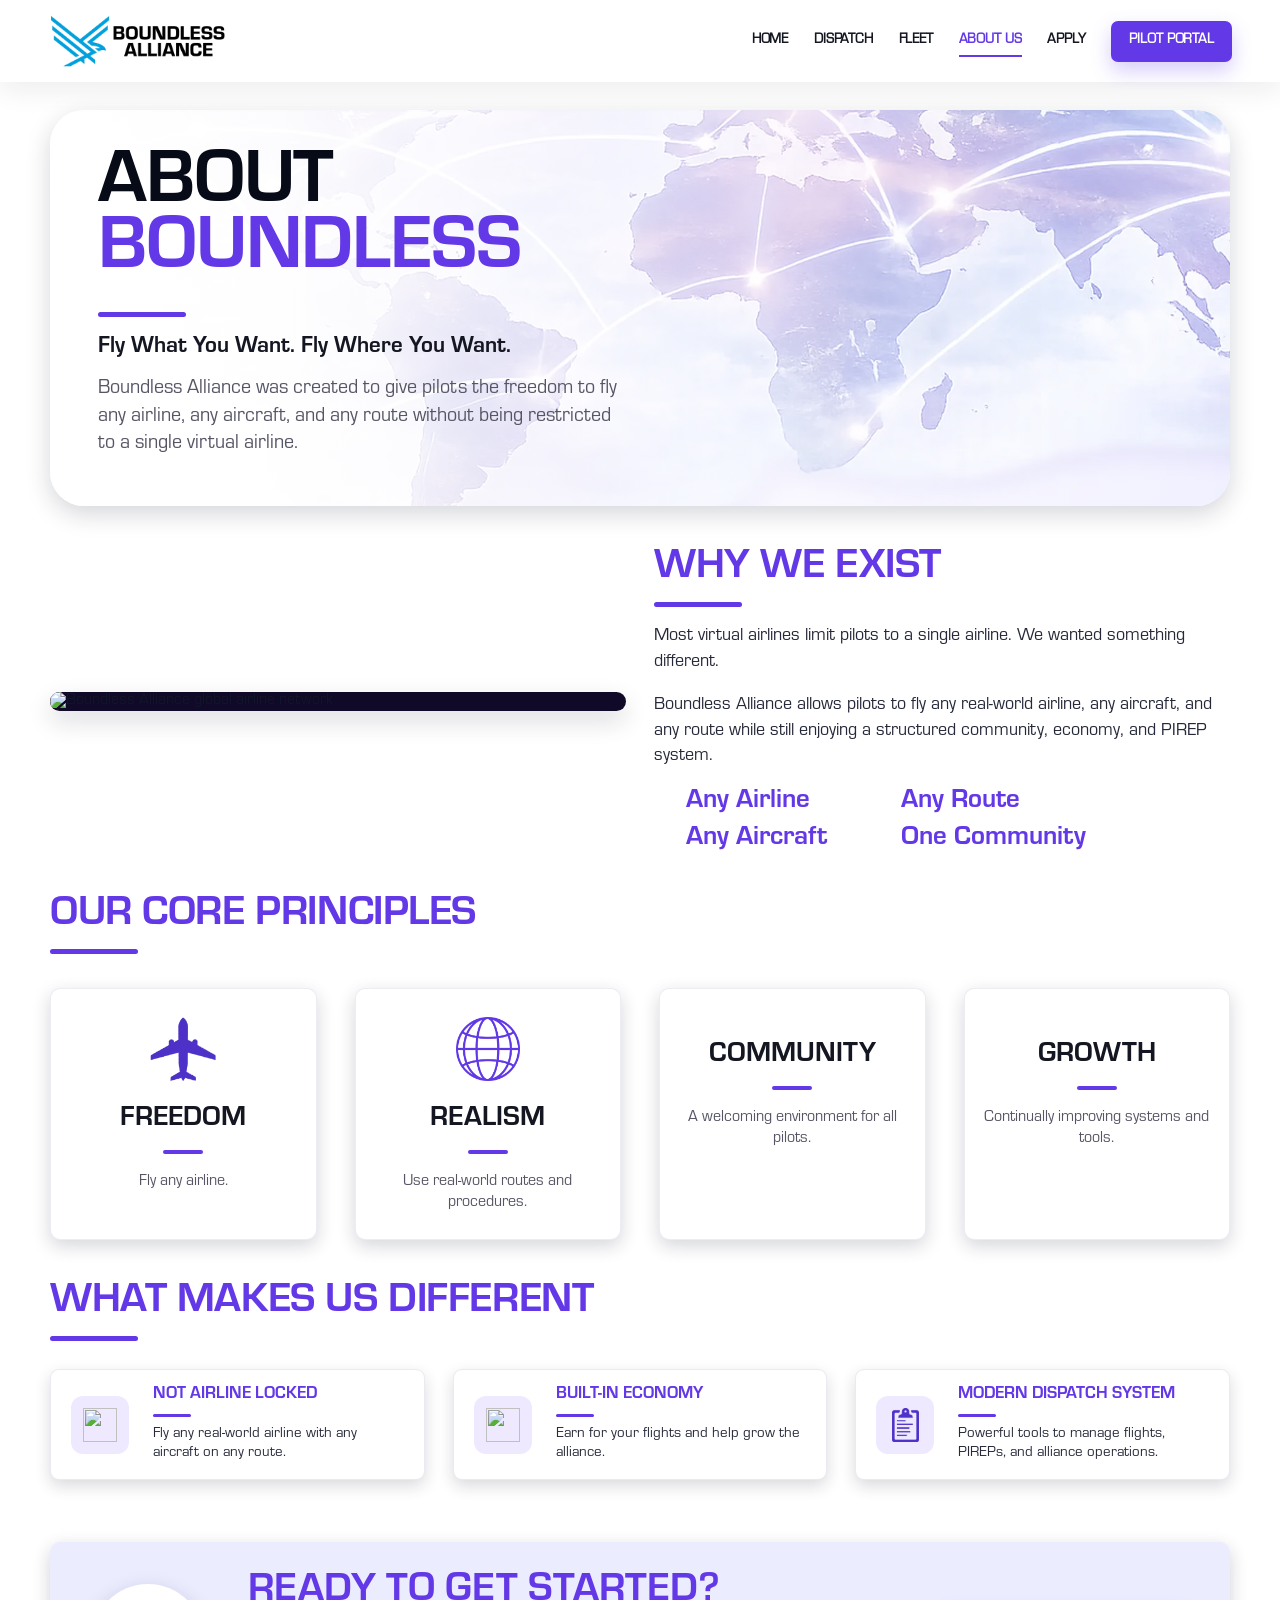
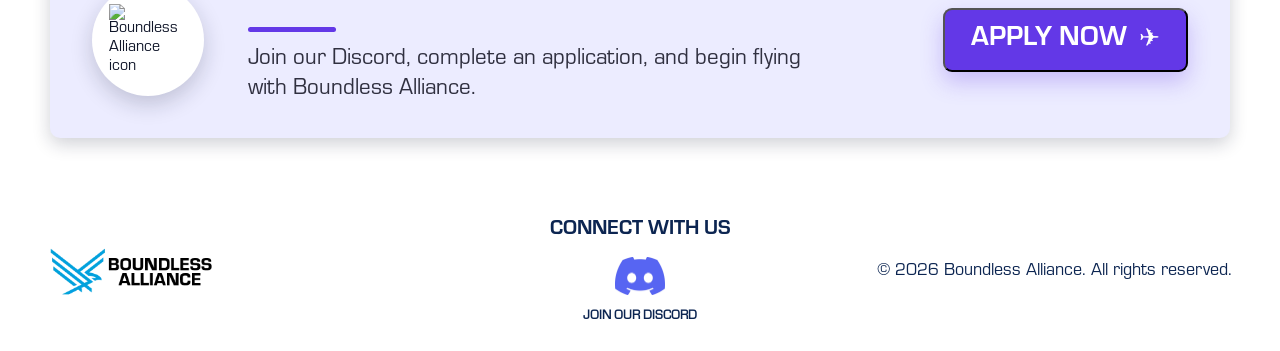
==== about.html @ 9640e392 "Add files via upload BETA 2.0 - About Us Page" ====
<!DOCTYPE html>
<html lang="en">
<head>
  <meta charset="UTF-8" />
  <meta name="viewport" content="width=device-width, initial-scale=1.0" />
  <title>About Us | Boundless Alliance</title>
  <link rel="stylesheet" href="styles.css" />
</head>

<body class="about-page-body">
  <header class="site-header">
    <a class="brand" href="index.html">
      <img src="assets/logo.webp" alt="Boundless Alliance Logo" />
    </a>

    <nav class="main-nav" aria-label="Main navigation">
      <a class="nav-text nav-home" href="index.html">Home</a>
      <a class="nav-text nav-dispatch" href="dispatch.html">Dispatch</a>
      <a class="nav-text nav-fleet" href="#fleet">Fleet</a>
      <a class="nav-text nav-about active" href="about.html">About Us</a>
      <a id="operationsNavLink" class="nav-text operations-only" href="operations.html">Operations</a>
      <a class="nav-text nav-pireps" href="pireps.html">PIREPs</a>
      <a class="nav-text nav-apply" href="#apply">Apply</a>
      <a class="nav-text nav-portal portal-btn" href="#" id="pilotPortalLink">Pilot Portal</a>
    </nav>
  </header>

  <main class="about-page">
    <section class="about-hero">
      <div class="about-hero-copy">
        <h1>About<br><span>Boundless</span></h1>
        <div class="about-title-line"></div>
        <h2>Fly What You Want. Fly Where You Want.</h2>
        <p>
          Boundless Alliance was created to give pilots the freedom to fly any airline,
          any aircraft, and any route without being restricted to a single virtual airline.
        </p>
      </div>
    </section>

    <section class="about-why-section">
      <div class="about-why-image">
        <img src="assets/allaince_aboutus.webp" alt="Boundless Alliance global airline network" />
      </div>

      <div class="about-why-copy">
        <h2>Why We Exist</h2>
        <div class="about-section-line"></div>

        <p>Most virtual airlines limit pilots to a single airline. We wanted something different.</p>

        <p>
          Boundless Alliance allows pilots to fly any real-world airline, any aircraft,
          and any route while still enjoying a structured community, economy, and PIREP system.
        </p>

        <div class="about-check-grid">
          <div><img src="assets/check.webp" alt="">Any Airline</div>
          <div><img src="assets/check.webp" alt="">Any Route</div>
          <div><img src="assets/check.webp" alt="">Any Aircraft</div>
          <div><img src="assets/check.webp" alt="">One Community</div>
        </div>
      </div>
    </section>

    <section class="about-principles-section">
      <h2>Our Core Principles</h2>
      <div class="about-section-line"></div>

      <div class="about-principles-grid">
        <article class="about-principle-card">
          <img src="assets/aircraft.webp" alt="">
          <h3>Freedom</h3>
          <span></span>
          <p>Fly any airline.</p>
        </article>

        <article class="about-principle-card">
          <img src="assets/globe.webp" alt="">
          <h3>Realism</h3>
          <span></span>
          <p>Use real-world routes and procedures.</p>
        </article>

        <article class="about-principle-card">
          <img src="assets/community.webp" alt="">
          <h3>Community</h3>
          <span></span>
          <p>A welcoming environment for all pilots.</p>
        </article>

        <article class="about-principle-card">
          <img src="assets/growth.webp" alt="">
          <h3>Growth</h3>
          <span></span>
          <p>Continually improving systems and tools.</p>
        </article>
      </div>
    </section>

    <section class="about-different-section">
      <h2>What Makes Us Different</h2>
      <div class="about-section-line"></div>

      <div class="about-different-grid">
        <article class="about-different-card">
          <div class="about-different-icon">
            <img src="assets/lock.webp" alt="">
          </div>
          <div>
            <h3>Not Airline Locked</h3>
            <span></span>
            <p>Fly any real-world airline with any aircraft on any route.</p>
          </div>
        </article>

        <article class="about-different-card">
          <div class="about-different-icon">
            <img src="assets/money.webp" alt="">
          </div>
          <div>
            <h3>Built-In Economy</h3>
            <span></span>
            <p>Earn for your flights and help grow the alliance.</p>
          </div>
        </article>

        <article class="about-different-card">
          <div class="about-different-icon">
            <img src="assets/clipboard_portal.webp" alt="">
          </div>
          <div>
            <h3>Modern Dispatch System</h3>
            <span></span>
            <p>Powerful tools to manage flights, PIREPs, and alliance operations.</p>
          </div>
        </article>
      </div>
    </section>

    <section id="apply" class="about-apply-card">
      <div class="about-apply-logo">
        <img src="assets/boundless_icon_aboutus.webp" alt="Boundless Alliance icon">
      </div>

      <div class="about-apply-copy">
        <h2>Ready To Get Started?</h2>
        <div class="about-section-line"></div>
        <p>Join our Discord, complete an application, and begin flying with Boundless Alliance.</p>
      </div>

     <button class="about-apply-btn about-apply-btn-disabled">
        Apply Now <span>✈</span>
    </button>
    </section>
  </main>

  <footer class="site-footer">
    <img src="assets/logo.webp" alt="Boundless Alliance Logo" />
    <div class="footer-social">
      <span class="footer-heading">Connect With Us</span>
      <a href="https://discord.gg/mwQuuQKqa5" target="_blank" class="footer-discord-link">
        <img src="assets/discord_icon.webp" class="footer-discord-icon" alt="Discord" />
        <small class="footer-discord">Join Our Discord</small>
      </a>
    </div>
    <p class="footer-copyright">© 2026 Boundless Alliance. All rights reserved.</p>
  </footer>

  <script>
    document.getElementById("pilotPortalLink").addEventListener("click", (e) => {
      e.preventDefault();

      const token = localStorage.getItem("boundlessToken");

      if (token) {
        window.location.href = "portal.html";
      } else {
        window.location.href = "login.html";
      }
    });

    document.addEventListener("DOMContentLoaded", () => {
      const token = localStorage.getItem("boundlessToken");
      const operationsLink = document.getElementById("operationsNavLink");
      const pirepLinks = document.querySelectorAll(".nav-pireps");

      if (!token) {
        if (operationsLink) operationsLink.style.display = "none";

        pirepLinks.forEach(link => {
          link.style.display = "none";
        });
      }
    });
  </script>
</body>
</html>
---- styles.css ----
/* =========================================================
   FONT SETUP
   ---------------------------------------------------------
   Put your .otf/.ttf files in: assets/fonts/
   Then change the filenames below if needed.

   To change a section's font, edit the --font-* variables
   inside :root below. Every major text item also has its own
   class in index.html so you can target it directly.
   ========================================================= */

@font-face {
  font-family: 'EurostileRegular';
  src: url('assets/fonts/Eurostile.otf') format('opentype');
  font-weight: normal;
  font-style: normal;
}

@font-face {
  font-family: 'EurostileBold';
  src: url('assets/fonts/Eurostile_Bold.otf') format('opentype');
  font-weight: normal;
  font-style: normal;
}

@font-face {
  font-family: 'EurostileBlack';
  src: url('assets/fonts/Eurostile_Black.otf') format('opentype');
  font-weight: normal;
  font-style: normal;
}

@font-face {
  font-family: 'EurostileMedium';
  src: url('assets/fonts/Eurostile_Medium_Italic.otf') format('opentype');
  font-weight: normal;
  font-style: normal;
}

:root {
  /* FONT CONTROLS - change these to any @font-face name above */
  --font-body: 'EurostileRegular', Arial, Helvetica, sans-serif;
  --font-nav: 'EurostileRegular', Arial, Helvetica, sans-serif;
  --font-button: 'EurostileBold', Arial, Helvetica, sans-serif;
  --font-hero-title: 'EurostileBold';
  --font-hero-subtitle: 'EurostileRegular', Arial, Helvetica, sans-serif;
  --font-stat-icon: 'EurostileRegular', Arial, Helvetica, sans-serif;
  --font-stat-number: 'EurostileBold', Impact, sans-serif;
  --font-stat-label: 'EurostileBold', Arial, Helvetica, sans-serif;
  --font-section-title: 'EurostileBold', Impact, sans-serif;
  --font-section-link: 'EurostileBold', Arial, Helvetica, sans-serif;
  --font-flight-number: 'EurostileRegular', Arial, Helvetica, sans-serif;
  --font-flight-route: 'EurostileBlack', Impact, sans-serif;
  --font-flight-details: 'EurostileRegular', Arial, Helvetica, sans-serif;
  --font-news-category: 'EurostileBold', Arial, Helvetica, sans-serif;
  --font-news-headline: 'EurostileBold', Arial, Helvetica, sans-serif;
  --font-news-body: 'EurostileRegular', Arial, Helvetica, sans-serif;
  --font-cta-title: 'EurostileBlack', Impact, sans-serif;
  --font-cta-subtitle: 'EurostileRegular', Arial, Helvetica, sans-serif;
  --font-footer: 'EurostileRegular', Arial, Helvetica, sans-serif;
  --font-footer-heading: 'EurostileBold', Arial, Helvetica, sans-serif;

  --purple: #6338e7;
  --purple-dark: #4b26d0;
  --blue: #0aa4ff;
  --navy: #071b3d;
  --ink: #101629;
  --muted: #5d6375;
  --line: #deddea;
  --white: #ffffff;
}

* { box-sizing: border-box; }
html { scroll-behavior: smooth; }
body {
  margin: 0;
  font-family: var(--font-body);
  color: var(--ink);
  background: #fff;
}

.site-header {
  position: sticky;
  top: 0;
  z-index: 20;
  height: 82px;
  display: flex;
  align-items: center;
  justify-content: space-between;
  gap: 32px;
  padding: 0 48px;
  background: rgba(255, 255, 255, 0.96);
  box-shadow: 0 8px 28px rgba(22, 26, 48, 0.08);
  backdrop-filter: blur(10px);
}

.brand img {
  width: 178px;
  display: block;
}

.main-nav {
  display: flex;
  align-items: center;
  gap: clamp(14px, 2vw, 34px);
  font-weight: 800;
  text-transform: uppercase;
  font-size: 14px;
  letter-spacing: -0.008em;
  font-family: var(--font-nav);
}


.main-nav a {
  color: #141721;
  text-decoration: none;
  white-space: nowrap;
  position: relative;
}

.main-nav a:not(.portal-btn)::after {
  content: '';
  position: absolute;
  left: 0;
  right: 0;
  bottom: -7px;
  height: 2px;
  background: var(--purple);
  transform: scaleX(0);
  transition: transform .2s ease;
}

.main-nav a:hover::after,
.main-nav a.active::after { transform: scaleX(1); }
.main-nav a.active { color: var(--purple); }

.portal-btn {
  color: white !important;
  background: var(--purple);
  padding: 12px 18px;
  border-radius: 7px;
  box-shadow: 0 9px 20px rgba(99, 56, 231, 0.25);
}

.hero {
  position: relative;
  min-height: 520px;
  display: flex;
  align-items: center;
  padding: 56px 48px 52px;
  overflow: hidden;
  background: url('assets/hero-map-bg.webp') center center / cover no-repeat;
  border-bottom: 1px solid var(--line);
}

.hero::after {
  content: '';
  position: absolute;
  inset: 0;
  background: linear-gradient(90deg, rgba(255,255,255,.38) 0%, rgba(255,255,255,.08) 35%, rgba(255,255,255,0) 100%);
  pointer-events: none;
}

.hero-map {
  display: none;
}

.hero-copy {
  position: relative;
  z-index: 1;
  width: min(420px, 95vw);
  padding-top: 6px;
}

.hero-copy h1 {
  margin: 0 0 28px;
  text-transform: uppercase;
  font-size: clamp(38px, 4vw, 62px);
  line-height: .94;
  letter-spacing: -0.008em;
  font-weight: 950;
}

.hero-copy h1 span { color: var(--purple); }
.hero-copy p {
  margin: 0 0 32px;
  max-width: 310px;
  font-size: 20px;
  line-height: 1.38;
  color: #282838;
}

.hero-actions {
  display: flex;
  gap: 22px;
  flex-wrap: wrap;
}

.btn {
  display: inline-flex;
  align-items: center;
  justify-content: center;
  gap: 9px;
  min-height: 44px;
  padding: 0 20px;
  border-radius: 5px;
  text-decoration: none;
  text-transform: uppercase;
  font-weight: 900;
  font-size: 13px;
  transition: .2s ease;
}

.btn.primary {
  background: var(--purple);
  color: white;
  box-shadow: 0 12px 22px rgba(99, 56, 231, 0.28);
}

.btn.secondary {
  color: var(--purple);
  border: 3px solid var(--purple);
  background: white;
}

.btn:hover { transform: translateY(-2px); }

.stats-bar {
  width: 100%;
  display: grid;
  grid-template-columns: repeat(5, 1fr);
  border-top: 1px solid var(--line);
  border-bottom: 1px solid var(--line);
  background: white;
  padding: 12px 32px 16px;
  position: relative;
}

.stat-card {
  position: relative;
  min-height: 120px;
  display: flex;
  flex-direction: column;
  align-items: center;
  justify-content: center;
  border-right: 1px solid var(--line);
  color: var(--purple);
}
.stat-card:last-child { border-right: 0; }
.stat-icon {
  font-size: 42px;
  line-height: 1;
  margin-bottom: 6px;
}
.stat-card strong {
  display: block;
  font-size: clamp(44px, 5vw, 72px);
  line-height: .82;
  letter-spacing: -0.008em;
  font-weight: 500;
  font-family: var(--font-stat-number);
}
.stat-card span {
  margin-top: 10px;
  color: #161625;
  text-transform: uppercase;
  font-size: 13px;
  font-weight: 700;
}

.section {
  width: 100%;
  padding: 24px 48px 50px;
}

.section-heading {
  display: flex;
  align-items: end;
  justify-content: space-between;
  gap: 24px;
  margin-bottom: 14px;
}
.section-heading h2 {
  margin: 0;
  text-transform: uppercase;
  font-size: clamp(24px, 2.5vw, 36px);
  letter-spacing: -0.008em;
  color: #101629;
}
.section-heading a {
  color: var(--purple);
  text-transform: uppercase;
  text-decoration: none;
  font-weight: 900;
  font-size: 14px;
}

.flight-grid {
  width: 100%;
  display: grid;
  grid-template-columns: repeat(3, 1fr);
  gap: 34px;
}

.flight-card {
  position: relative;
  height: 270px;
  overflow: hidden;
  background: #111;
  box-shadow: 0 12px 28px rgba(16, 22, 41, .13);
}
.flight-card img {
  width: 100%;
  height: 100%;
  object-fit: cover;
  display: block;
  transition: transform .35s ease;
}
.flight-card::after {
  content: '';
  position: absolute;
  inset: 0;
  background: linear-gradient(180deg, rgba(0,0,0,0) 34%, rgba(0,0,0,.72) 100%);
}
.flight-card:hover img { transform: scale(1.04); }
.flight-info {
  position: absolute;
  z-index: 1;
  left: 20px;
  right: 20px;
  bottom: 18px;
  color: white;
  text-transform: uppercase;
  text-shadow: 0 2px 7px rgba(0,0,0,.35);
}
.flight-info small { font-weight: 900; font-size: 18px; }
.flight-info h3 {
  margin: 5px 0 2px;
  font-size: clamp(22px, 2.2vw, 34px);
  line-height: .9;
  font-weight: 950;
  letter-spacing: -0.008em;
}
.flight-info p { margin: 0; font-size: 18px; font-weight: 800; }

.news-section {
  width: 100%;
  padding: 44px 48px 58px;
  background: linear-gradient(120deg, #256fe3 0%, #644edf 48%, #a66ac6 100%);
  color: white;
}
.news-heading h2,
.news-heading a { color: white; }
.news-heading { margin-bottom: 30px; }
.news-grid {
  display: grid;
  grid-template-columns: repeat(2, 1fr);
  gap: 52px;
}
.news-card {
  display: grid;
  grid-template-columns: 230px 1fr;
  gap: 24px;
  align-items: center;
}
.news-card img {
  width: 230px;
  height: 190px;
  object-fit: cover;
  box-shadow: 0 10px 18px rgba(0,0,0,.18);
}
.news-card small {
  display: block;
  color: #e8ddff;
  text-transform: uppercase;
  font-weight: 900;
  font-size: 12px;
  margin-bottom: 8px;
}
.news-card h3 {
  margin: 0 0 7px;
  font-size: 21px;
  line-height: 1.05;
}
.news-card p {
  margin: 0 0 16px;
  max-width: 390px;
  font-size: 18px;
  line-height: 1.25;
}
.learn-btn {
  display: inline-flex;
  padding: 10px 16px;
  border-radius: 4px;
  background: var(--purple);
  color: white;
  text-decoration: none;
  font-size: 12px;
  text-transform: uppercase;
  font-weight: 900;
  box-shadow: 0 10px 20px rgba(0,0,0,.15);
}

.cta-section {
  position: relative;
  min-height: 210px;
  display: grid;
  place-items: center;
  text-align: center;
  overflow: hidden;
  background:
    linear-gradient(rgba(235,240,255,.6), rgba(235,240,255,.6)),
    url('assets/summer.webp') center 58% / cover no-repeat;
}
.cta-section::before {
  content: '';
  position: absolute;
  inset: 0;
  background: linear-gradient(90deg, rgba(255,255,255,.55), rgba(147,100,216,.35));
  backdrop-filter: blur(1px);
}
.cta-content {
  position: relative;
  z-index: 1;
  padding: 28px 20px;
}
.cta-content h2 {
  margin: 0;
  color: #08275a;
  text-transform: uppercase;
  font-size: clamp(42px, 5.4vw, 78px);
  line-height: .9;
  letter-spacing: -0.008em;
  font-weight: 950;
}
.cta-content p {
  margin: 12px 0 26px;
  color: #0a244a;
  font-size: clamp(20px, 2vw, 31px);
}
.cta-content .btn { font-size: 20px; border-radius: 22px; padding: 0 32px; min-height: 50px; }

.site-footer {
  min-height: 122px;
  display: grid;
  grid-template-columns: 1fr auto 1fr;
  align-items: center;
  gap: 20px;
  padding: 26px 48px;
  color: #0c2551;
  background: #fff;
}
.site-footer img { width: 165px; }
.footer-social {
  text-align: center;
  text-transform: uppercase;
  color: #0c2551;
}
.footer-social span { display: block; font-size: 21px; margin-bottom: 6px; }
.footer-social strong { display: block; font-size: 34px; color: var(--purple); line-height: 1; }
.footer-social small { display: block; margin-top: 6px; font-weight: 700; }
.site-footer p {
  justify-self: end;
  margin: 0;
  font-size: 18px;
  text-align: right;
}


/* =========================================================
   TEXT FONT ASSIGNMENTS
   ---------------------------------------------------------
   Every visible text type has a class and a default font.
   To change one exact item, target its specific class.
   Example:
   .stat-number-registered { font-family: 'EurostileBlack'; }
   .flight-route-southwest { font-family: 'EurostileExtendedBlack'; }
   ========================================================= */

.nav-text { font-family: var(--font-nav); }
.nav-home, .nav-dispatch, .nav-fleet, .nav-about, .nav-operations, .nav-pireps, .nav-portal { font-family: var(--font-nav); }

.hero-title { font-family: var(--font-hero-title); }
.hero-title-accent { font-family: inherit; }
.hero-subtitle { font-family: var(--font-hero-subtitle); }

.btn, .btn-dispatch, .btn-pirep, .cta-button, .learn-btn, .learn-btn-summer, .learn-btn-system { font-family: var(--font-button); }

.stat-icon, .stat-icon-registered, .stat-icon-flights, .stat-icon-hours, .stat-icon-destinations, .stat-icon-performance {
  font-family: var(--font-stat-icon);
}
.stat-number, .stat-number-registered, .stat-number-flights, .stat-number-hours, .stat-number-destinations, .stat-number-performance {
  font-family: var(--font-stat-number);
}
.stat-label, .stat-label-registered, .stat-label-flights, .stat-label-hours, .stat-label-destinations, .stat-label-performance {
  font-family: var(--font-stat-label);
}

.section-title, .featured-title, .news-title { font-family: var(--font-section-title); }
.section-link, .featured-link, .news-link { font-family: var(--font-section-link); }

.flight-number, .flight-number-southwest, .flight-number-american, .flight-number-frontier {
  font-family: var(--font-flight-number);
}
.flight-route, .flight-route-southwest, .flight-route-american, .flight-route-frontier {
  font-family: var(--font-flight-route);
}
.flight-carrier, .flight-carrier-southwest, .flight-carrier-american, .flight-carrier-frontier,
.flight-airframe, .flight-airframe-southwest, .flight-airframe-american, .flight-airframe-frontier {
  font-family: var(--font-flight-details);
}

.news-category, .news-category-summer, .news-category-system { font-family: var(--font-news-category); }
.news-headline, .news-headline-summer, .news-headline-system { font-family: var(--font-news-headline); }
.news-body, .news-body-summer, .news-body-system { font-family: var(--font-news-body); }

.cta-title { font-family: var(--font-cta-title); }
.cta-subtitle { font-family: var(--font-cta-subtitle); }

.footer-heading { font-family: var(--font-footer-heading); }
.footer-icon, .footer-discord, .footer-copyright { font-family: var(--font-footer); }

/* OPTIONAL PER-ITEM EXAMPLES - uncomment/edit if you want one item different
.stat-number-performance { font-family: 'EurostileBlack'; }
.nav-portal { font-family: 'EurostileBold'; }
.news-headline-system { font-family: 'EurostileExtendedMedium'; }
*/

@media (max-width: 1100px) {
  .site-header { padding: 0 22px; height: auto; min-height: 82px; flex-wrap: wrap; justify-content: center; padding-block: 14px; }
  .main-nav { justify-content: center; flex-wrap: wrap; }
  .hero { min-height: 560px; align-items: end; background-position: 62% center; }
  .stats-bar { grid-template-columns: repeat(2, 1fr); }
  .stat-card:nth-child(2n) { border-right: 0; }
  .flight-grid, .news-grid { grid-template-columns: 1fr; }
  .flight-card { height: 360px; }
}

@media (max-width: 700px) {
  .site-header, .hero, .section, .news-section, .site-footer { padding-left: 18px; padding-right: 18px; }
  .brand img { width: 145px; }
  .main-nav { gap: 12px; font-size: 12px; }
  .hero { min-height: 680px; padding-top: 280px; background-position: 58% top; }
  .hero::after { background: linear-gradient(180deg, rgba(255,255,255,.08) 0%, rgba(255,255,255,.98) 54%); }
  .stats-bar { grid-template-columns: 1fr; padding: 0 18px; }
  .stat-card { border-right: 0; border-bottom: 1px solid var(--line); }
  .stat-card:last-child { border-bottom: 0; }
  .section-heading { align-items: start; flex-direction: column; }
  .flight-card { height: 340px; }
  .news-card { grid-template-columns: 1fr; }
  .news-card img { width: 100%; height: 250px; }
  .site-footer { grid-template-columns: 1fr; text-align: center; }
  .site-footer img, .site-footer p { justify-self: center; text-align: center; }
}

/* =========================================================
   DISPATCH PAGE
   ========================================================= */
.dispatch-page {
  background: #ecefff;
  overflow: hidden;
}

.dispatch-hero {
  position: relative;
  min-height: 355px;
  display: flex;
  align-items: center;
  padding: 58px 48px 74px;
  background:
    linear-gradient(90deg, rgba(255,255,255,0.98) 0%, rgba(255,255,255,0.84) 29%, rgba(255,255,255,0.30) 100%),
    url('assets/hero-map-bg.webp') center center / cover no-repeat;
}

.dispatch-hero-copy {
  position: relative;
  z-index: 2;
  max-width: 590px;
}

.dispatch-title {
  margin: 0;
  font-family: var(--font-hero-title);
  font-size: clamp(62px, 7vw, 106px);
  line-height: .8;
  text-transform: uppercase;
  letter-spacing: -0.015em;
  color: var(--ink);
}

.dispatch-kicker {
  margin: 8px 0 28px;
  font-family: var(--font-section-title);
  font-size: clamp(26px, 3.1vw, 44px);
  line-height: .95;
  text-transform: uppercase;
  color: var(--purple);
  letter-spacing: -0.008em;
}

.dispatch-subtitle {
  margin: 0;
  font-family: var(--font-body);
  font-size: clamp(18px, 1.6vw, 24px);
  line-height: 1.25;
  color: #202336;
}

.dispatch-shell {
  width: min(1290px, calc(100% - 96px));
  margin: -58px auto 70px;
  padding: 72px 64px 42px;
  position: relative;
  z-index: 3;
  background: rgba(255,255,255,.96);
  border-radius: 72px;
  box-shadow: 0 22px 55px rgba(11, 18, 42, .18);
}

.dispatch-methods {
  display: grid;
  grid-template-columns: repeat(2, 1fr);
  gap: clamp(28px, 5vw, 112px);
  margin-bottom: 50px;
}

.dispatch-method {
  min-height: 260px;
  display: flex;
  flex-direction: column;
  align-items: center;
  justify-content: center;
  text-align: center;
  padding: 28px 22px;
  background: #fff;
  border: 1px solid #e6e3ef;
  border-radius: 8px;
  box-shadow: 0 9px 22px rgba(25, 28, 50, .17);
  transition: .18s ease;
}

.dispatch-method-active {
  border: 3px solid var(--purple);
  box-shadow: 0 10px 24px rgba(99, 56, 231, .15);
}

.dispatch-method:hover { transform: translateY(-4px); }

.dispatch-method img {
  width: 112px;
  height: 112px;
  object-fit: contain;
  margin-bottom: 18px;
}

.dispatch-method h3 {
  margin: 0 0 12px;
  font-family: var(--font-section-title);
  color: var(--purple);
  text-transform: uppercase;
  font-size: 24px;
  line-height: 1;
}

.dispatch-method:not(.dispatch-method-active) h3 { color: #171725; }
.dispatch-method p {
  margin: 0;
  max-width: 250px;
  font-family: var(--font-body);
  font-size: 17px;
  line-height: 1.22;
  color: #202336;
}

.dispatch-search-panel,
.dispatch-results-panel {
  background: #ecefff;
  border-radius: 28px;
  padding: 24px;
  margin-bottom: 28px;
}

.dispatch-panel-heading {
  display: flex;
  align-items: center;
  gap: 18px;
  margin-bottom: 22px;
}

.dispatch-panel-heading img {
  width: 74px;
  height: 55px;
  object-fit: contain;
}

.dispatch-panel-heading h2,
.results-heading h2 {
  margin: 0 0 7px;
  font-family: var(--font-section-title);
  color: var(--purple);
  text-transform: uppercase;
  font-size: 30px;
  line-height: 1;
}

.dispatch-panel-heading p,
.results-heading p {
  margin: 0;
  font-size: 20px;
  color: #242431;
}

.dispatch-form {
  display: grid;
  grid-template-columns: repeat(5, 1fr);
  gap: 24px;
  background: #fff;
  padding: 20px;
  border-radius: 20px;
}

.dispatch-form label span {
  display: block;
  margin: 0 0 8px;
  font-family: var(--font-section-link);
  font-size: 12px;
  color: #565a70;
  text-transform: uppercase;
}

.dispatch-input {
  min-height: 42px;
  display: flex;
  align-items: center;
  justify-content: space-between;
  gap: 12px;
  padding: 0 10px;
  background: #fff;
  border: 1px solid #cfcbe5;
  border-radius: 5px;
  font-size: 16px;
  color: #11182c;
}

.dispatch-input strong {
  font-size: 26px;
  line-height: 1;
  color: var(--purple);
}

.results-heading {
  display: flex;
  justify-content: space-between;
  gap: 24px;
  align-items: center;
  margin-bottom: 30px;
}

.results-heading h2 span { font-family: var(--font-body); }
.results-heading a {
  color: var(--purple);
  text-decoration: none;
  text-transform: uppercase;
  font-family: var(--font-section-link);
  font-size: 18px;
  white-space: nowrap;
}

.result-card-grid {
  display: flex;
  justify-content: center;
}

.result-card {
  width: 420px;
  max-width: 100%;
  padding: 28px;
  background: #fff;
  border-radius: 18px;
  box-shadow: 0 10px 10px rgba(25, 28, 50, .5);
  color: #101629;
  margin: 0 auto;
}

.result-card-main {
    display: flex;
    flex-direction: column;
    gap: 18px;
}

.aircraft-summary {
    text-align: center;
}

.aircraft-registration {
    font-size: 38px;
    font-weight: 800;
    color: #5f36f5;
    margin: 8px 0;
}

.aircraft-type {
    font-size: 26px;
    font-weight: 800;
    margin-bottom: 4px;
}

.aircraft-airline {
    font-size: 16px;
    color: #5f6472;
}

.aircraft-details-grid {
    display: grid;
    grid-template-columns: 1fr 1fr;
    gap: 14px;
    margin-top: 20px;
}

.aircraft-detail-box {
    background: #f6f5fb;
    border: 1px solid #e3defc;
    border-radius: 14px;
    padding: 14px;
}

.aircraft-detail-box span {
    display: block;
    font-size: 11px;
    font-weight: 800;
    text-transform: uppercase;
    color: #6b7280;
    margin-bottom: 6px;
}

.aircraft-detail-box strong {
    font-size: 17px;
    color: #101629;
}

.result-card-top {
  display: flex;
  justify-content: space-between;
  align-items: start;
  margin-bottom: 10px;
}

.result-card-top img {
  width: 58px;
  height: 45px;
  object-fit: contain;
}

.result-card-top span {
  padding: 4px 12px;
  border: 1px solid #24b833;
  border-radius: 999px;
  background: #e9ffeb;
  color: #0a9a18;
  text-transform: uppercase;
  font-family: var(--font-section-link);
  font-size: 11px;
}

.result-carrier {
  margin: 0;
  font-size: 17px;
}

.result-card h3 {
  margin: 8px 0 18px;
  color: var(--purple);
  font-family: var(--font-section-title);
  font-size: 24px;
  line-height: 1;
}

.route-pair,
.time-pair,
.result-meta {
  display: flex;
  align-items: center;
  justify-content: space-between;
  gap: 16px;
}

.route-pair strong,
.time-pair strong {
  display: block;
  font-family: var(--font-section-title);
  color: #030617;
  line-height: .92;
}

.route-pair strong { font-size: 32px; }
.time-pair strong { font-size: 30px; }
.route-pair small,
.time-pair small {
  display: block;
  margin-top: 5px;
  font-size: 14px;
}

.route-pair b {
  color: var(--purple);
  font-size: 42px;
  line-height: 1;
}

.time-pair {
  margin-top: 22px;
  padding-bottom: 18px;
  border-bottom: 1px solid #bfc0c8;
}

.result-meta {
  margin-top: 18px;
  font-size: 17px;
}

.registration {
  margin: 22px 0;
  text-align: center;
  font-size: 20px;
}

.details-btn {
  min-height: 46px;
  display: flex;
  align-items: center;
  justify-content: center;
  border: 2px solid var(--purple);
  border-radius: 7px;
  color: var(--purple);
  text-decoration: none;
  text-transform: uppercase;
  font-family: var(--font-button);
  font-size: 17px;
}

.dispatch-note {
  display: grid;
  grid-template-columns: auto 1fr auto;
  align-items: center;
  gap: 24px;
  padding: 18px 24px;
  border: 1px solid var(--purple);
  border-radius: 8px;
  background: #ecefff;
}

.note-icon {
  display: grid;
  place-items: center;
  width: 60px;
  height: 60px;
  color: var(--purple);
  font-size: 43px;
}

.dispatch-note strong {
  display: block;
  font-family: var(--font-news-headline);
  font-size: 25px;
  line-height: 1;
}

.dispatch-note p {
  margin: 5px 0 0;
  font-size: 17px;
}

.dispatch-note a {
  min-width: 230px;
  min-height: 46px;
  display: inline-flex;
  align-items: center;
  justify-content: center;
  border: 2px solid var(--purple);
  border-radius: 7px;
  color: var(--purple);
  text-decoration: none;
  text-transform: uppercase;
  font-family: var(--font-button);
  font-size: 16px;
}

@media (max-width: 1100px) {
  .dispatch-shell { width: min(900px, calc(100% - 44px)); padding: 44px 28px; border-radius: 44px; }
  .dispatch-methods, .result-card-grid { grid-template-columns: 1fr; gap: 22px; }
  .dispatch-method { min-height: 210px; }
  .dispatch-form { grid-template-columns: repeat(2, 1fr); }
  .dispatch-note { grid-template-columns: 1fr; text-align: center; }
  .note-icon { margin-inline: auto; }
  .dispatch-note a { min-width: 0; width: 100%; }
}

@media (max-width: 700px) {
  .dispatch-hero { min-height: 390px; padding: 42px 22px 86px; background-position: center; }
  .dispatch-title { font-size: 58px; }
  .dispatch-kicker { font-size: 28px; }
  .dispatch-shell { width: calc(100% - 24px); margin-top: -50px; padding: 28px 14px; border-radius: 28px; }
  .dispatch-form { grid-template-columns: 1fr; }
  .dispatch-search-panel, .dispatch-results-panel { padding: 18px; }
  .results-heading { flex-direction: column; align-items: start; }
  .route-pair strong { font-size: 27px; }
  .time-pair strong { font-size: 26px; }
}

.dispatch-form select{padding:12px;width:100%;}.dispatch-form button{margin-top:20px;padding:12px;} .result-card-grid{display:grid;grid-template-columns:repeat(auto-fit,minmax(250px,1fr));gap:20px;}
/* INOP sticker for disabled Route Search */
.dispatch-method {
  position: relative;
  overflow: visible;
}

.dispatch-method-inop {
  opacity: .74;
  cursor: not-allowed;
}

.dispatch-method-inop:hover {
  transform: none;
}

.dispatch-method-inop::after {
  content: "";
  position: absolute;
  inset: 0;
  border-radius: 8px;
  background: rgba(255,255,255,.38);
  pointer-events: none;
}

.dispatch-method .inop-sticker {
  position: absolute;
  z-index: 5;
  width: 46%;
  height: auto;
  top: 50px;
  left: 50%;
  margin: 0;
  transform: translateX(-50%) rotate(-7deg);
  filter: drop-shadow(0 8px 8px rgba(0,0,0,.28));
  pointer-events: none;
}

.aircraft-search-form {
  grid-template-columns: repeat(3, 1fr) auto;
  align-items: end;
}

.aircraft-search-form input {
  width: 100%;
  min-height: 42px;
  padding: 12px;
  border: 1px solid #cfcbe5;
  border-radius: 5px;
  font: inherit;
}

.empty-result {
  grid-column: 1 / -1;
  text-align: center;
}

@media (max-width: 900px) {
  .aircraft-search-form {
    grid-template-columns: 1fr;
  }

  .dispatch-method .inop-sticker {
    width: 170px;
  }
}


/* Aircraft database search refinements */
.aircraft-search-form select:disabled {
  opacity: .55;
  cursor: not-allowed;
  background: #f2f1f7;
}

.aircraft-result-card .route-pair strong {
  font-size: 28px;
}

.aircraft-result-card .time-pair strong {
  font-size: 18px;
}

.aircraft-result-card .result-card-top img[src$="logo.webp"] {
  object-fit: contain;
  padding: 4px;
}

/* Final Aircraft Search Result Card - Option 3 layout */
.result-card-grid {
  display: flex;
  justify-content: center;
}

.aircraft-showcase-card {
  width: 720px;
  max-width: 100%;
  overflow: hidden;
  background: #fff;
  border-radius: 18px;
  box-shadow: 0 18px 40px rgba(25, 28, 50, .14);
  color: #101629;
}

.aircraft-showcase-main {
  display: grid;
  grid-template-columns: 230px 1fr;
  gap: 38px;
  align-items: center;
  padding: 34px 36px 28px;
}

.aircraft-image-stack {
  position: relative;
  width: 205px;
  height: 205px;
  margin: 0 auto;
}

.aircraft-tail-circle {
  width: 205px;
  height: 205px;
  border-radius: 50%;
  object-fit: cover;
  box-shadow: 0 16px 30px rgba(25, 28, 50, .16);
}

.aircraft-logo-circle {
  position: absolute;
  left: 50%;
  bottom: -24px;
  transform: translateX(-50%);
  width: 74px;
  height: 74px;
  display: flex;
  align-items: center;
  justify-content: center;
  background: #fff;
  border-radius: 50%;
  box-shadow: 0 12px 24px rgba(25, 28, 50, .18);
}

.aircraft-logo-circle img {
  width: 48px;
  height: 48px;
  object-fit: contain;
}

.aircraft-showcase-header {
  display: flex;
  align-items: center;
  justify-content: space-between;
  gap: 18px;
  margin-bottom: 22px;
}

.aircraft-showcase-header h3 {
  margin: 0;
  color: #101629;
  font-family: var(--font-section-title);
  font-size: 30px;
  line-height: 1;
}

.aircraft-status {
  padding: 7px 16px;
  border: 1px solid #24b833;
  border-radius: 999px;
  background: #effff1;
  color: #0a9a18;
  font-family: var(--font-section-link);
  font-size: 12px;
  text-transform: uppercase;
  white-space: nowrap;
}

.aircraft-detail-line {
  display: grid;
  grid-template-columns: 48px 1fr;
  gap: 20px;
  align-items: center;
  padding: 20px 0;
  border-top: 1px solid #dedfea;
}

.aircraft-detail-icon {
  color: var(--purple);
  font-size: 34px;
  line-height: 1;
}

.aircraft-detail-line small {
  display: block;
  color: #747b8c;
  font-family: var(--font-section-link);
  font-size: 13px;
  text-transform: uppercase;
  margin-bottom: 6px;
}

.aircraft-detail-line strong {
  display: block;
  color: #101629;
  font-family: var(--font-flight-route);
  font-size: 28px;
  line-height: 1;
}

.aircraft-showcase-footer {
  min-height: 74px;
  display: flex;
  align-items: center;
  justify-content: center;
  gap: 14px;
  background: linear-gradient(90deg, #f5f0ff 0%, #f8f4ff 100%);
  color: var(--purple);
  text-decoration: none;
  font-family: var(--font-button);
  font-size: 18px;
  text-transform: uppercase;
}

.aircraft-showcase-footer span {
  width: 30px;
  height: 30px;
  display: inline-flex;
  align-items: center;
  justify-content: center;
  border: 2px solid var(--purple);
  border-radius: 50%;
  font-family: var(--font-body);
  font-weight: 800;
}

@media (max-width: 760px) {
  .aircraft-showcase-main {
    grid-template-columns: 1fr;
    gap: 38px;
    padding: 30px 24px 24px;
  }

  .aircraft-showcase-header {
    flex-direction: column;
    align-items: flex-start;
  }

  .aircraft-image-stack,
  .aircraft-tail-circle {
    width: 190px;
    height: 190px;
  }
}

.footer-discord-icon {
    width: 38px;
    height: 38px;
    object-fit: contain;
    display: block;
    margin: 8px auto;
}

.info-icon-img {
    width: 36px;
    height: 36px;
    object-fit: contain;
    flex-shrink: 0;
}
/* =========================================================
   PIREP PAGE - Mockup Matching Layout
   ========================================================= */
.pirep-page-body {
  background: #ecefff;
}

.pirep-page {
  background: #ecefff;
  padding: 58px 0 72px;
}

.pirep-hero,
.pirep-form-card {
  width: min(1075px, calc(100% - 96px));
  margin-left: auto;
  margin-right: auto;
}

.pirep-hero {
  display: grid;
  grid-template-columns: 1fr 435px;
  align-items: center;
  gap: 44px;
  margin-bottom: 38px;
}

.pirep-title-block {
  display: flex;
  align-items: center;
  gap: 26px;
}

.pirep-title-block img {
  width: 100px;
  height: 100px;
  object-fit: contain;
}

.pirep-title-block h1 {
  margin: 0;
  font-family: var(--font-cta-title);
  font-size: 66px;
  line-height: .82;
  letter-spacing: -0.02em;
  color: #050509;
}

.pirep-title-block h2 {
  margin: 6px 0 10px;
  font-family: var(--font-section-title);
  font-size: 26px;
  color: #050509;
}

.pirep-title-block p {
  margin: 0;
  font-size: 13px;
  color: #252538;
}

.pirep-info-card {
  display: grid;
  grid-template-columns: 34px 1fr;
  gap: 14px;
  align-items: start;
  background: #fff;
  border-radius: 8px;
  padding: 22px 26px;
  box-shadow: 0 8px 18px rgba(16, 22, 41, .25);
}

.pirep-info-card img {
  width: 28px;
  height: 28px;
  object-fit: contain;
  margin-top: 2px;
}

.pirep-info-card h3 {
  margin: 0 0 10px;
  font-family: var(--font-section-title);
  font-size: 27px;
}

.pirep-info-card p {
  margin: 0;
  font-size: 16px;
  line-height: 1.35;
}

.pirep-form-card {
  background: #fff;
  border-radius: 7px;
  padding: 26px 24px 15px;
  box-shadow: 0 3px 15px rgba(16, 22, 41, .22);
}

.pirep-form-card > h2 {
  margin: 0;
  font-family: var(--font-section-title);
  font-size: 42px;
  line-height: 1;
  color: #050509;
}

.pirep-title-underline {
  width: 157px;
  height: 5px;
  background: var(--purple);
  border-radius: 999px;
  margin: 10px 0 22px;
}

.pirep-tabs {
  display: grid;
  grid-template-columns: repeat(8, 1fr);
  gap: 13px;
  margin-bottom: 38px;
}

.pirep-tab {
  height: 45px;
  border: 2px solid var(--purple);
  border-radius: 5px;
  background: var(--purple);
  color: #fff;
  font-family: var(--font-button);
  font-size: 16px;
  cursor: pointer;
  transition: .18s ease;
}

.pirep-tab.active {
  background: #fff;
  color: var(--purple);
  box-shadow: inset 0 0 0 1px rgba(99, 56, 231, .12);
}

.pirep-tab:hover {
  transform: translateY(-1px);
  box-shadow: 0 8px 14px rgba(99, 56, 231, .16);
}

.pirep-form {
  min-height: 150px;
}

.pirep-pane {
  display: none;
}

.pirep-pane.active {
  display: block;
}

.pirep-field-grid {
  display: grid;
  grid-template-columns: repeat(4, 1fr);
  column-gap: 40px;
  row-gap: 43px;
}

.pirep-field-grid label,
.pirep-wide-field {
  display: flex;
  flex-direction: column;
  gap: 8px;
  font-family: var(--font-section-link);
  font-size: 15px;
  color: #101010;
  letter-spacing: 0.36px;
}

.pirep-field-grid input,
.pirep-field-grid select,
.pirep-wide-field textarea,
.time-fields-row input {
  width: 100%;
  border: 2px solid #ded7ef;
  border-radius: 5px;
  background: #eee9fb;
  color: #101629;
  font-family: var(--font-body);
  font-size: 17px;
  outline: none;
  transition: .18s ease;
}

.pirep-field-grid input,
.pirep-field-grid select {
  height: 43px;
  padding: 0 14px;
}

.pirep-field-grid input::placeholder,
.pirep-wide-field textarea::placeholder {
  color: #a7a3b2;
  font-family: var(--font-section-link);
}

.pirep-field-grid input:focus,
.pirep-field-grid select:focus,
.pirep-wide-field textarea:focus {
  border-color: var(--purple);
  box-shadow: 0 0 0 3px rgba(99, 56, 231, .12);
}

.pirep-wide-field {
  margin-top: 40px;
}

.pirep-wide-field textarea {
  min-height: 170px;
  resize: vertical;
  padding: 16px;
}

.pirep-note-options {
  grid-template-columns: repeat(4, 1fr);
}

.pirep-actions {
  display: flex;
  align-items: center;
  justify-content: space-between;
  gap: 14px;
  margin-top: 20px;
}

.pirep-action-right {
  display: flex;
  gap: 12px;
  align-items: center;
}

.pirep-nav-btn,
.pirep-submit {
  min-width: 138px;
  height: 46px;
  padding: 0 16px;
  border-radius: 5px;
  font-family: var(--font-button);
  font-size: 16px;
  text-transform: uppercase;
  cursor: pointer;
  transition: .18s ease;
}

.pirep-nav-btn {
  background: #fff;
  color: var(--purple);
  border: 3px solid var(--purple);
}

.pirep-nav-btn:hover {
  background: #f5f1ff;
}

.pirep-submit {
  border: 0;
  background: #9b9b9b;
  color: #fff;
  cursor: not-allowed;
}

.pirep-submit.ready {
  background: #139700;
  cursor: pointer;
  box-shadow: 0 10px 18px rgba(19, 151, 0, .22);
}

.pirep-submit.ready:hover {
  background: #0f8300;
}

.footer-discord-link {
  color: inherit;
  text-decoration: none;
  display: inline-flex;
  flex-direction: column;
  align-items: center;
}

@media (max-width: 1100px) {
  .pirep-hero,
  .pirep-form-card {
    width: min(100% - 36px, 1075px);
  }

  .pirep-hero {
    grid-template-columns: 1fr;
  }

  .pirep-tabs {
    grid-template-columns: repeat(4, 1fr);
  }

  .pirep-field-grid {
    grid-template-columns: repeat(2, 1fr);
  }
}

@media (max-width: 650px) {
  .pirep-page {
    padding-top: 32px;
  }

  .pirep-title-block {
    align-items: flex-start;
    gap: 16px;
  }

  .pirep-title-block img {
    width: 72px;
    height: 72px;
  }

  .pirep-title-block h1 {
    font-size: 48px;
  }

  .pirep-title-block h2 {
    font-size: 20px;
  }

  .pirep-info-card {
    grid-template-columns: 1fr;
  }

  .pirep-tabs,
  .pirep-field-grid,
  .pirep-note-options {
    grid-template-columns: 1fr;
  }

  .pirep-actions {
    align-items: stretch;
    flex-direction: column;
  }

  .pirep-action-right {
    flex-direction: column;
  }

  .pirep-nav-btn,
  .pirep-submit {
    width: 100%;
  }
}

.field-error {
    border-color: #dc2626 !important;
}

.error-message {
    color: #dc2626;
    font-size: 13px;
    margin-top: 6px;
}

/* =========================================================
   OPERATIONS PAGE
   ========================================================= */
.operations-page-body {
  background: #ecefff;
}

.operations-page {
  background: #ecefff;
  padding: 58px 0 72px;
}

.operations-hero,
.operations-card {
  width: min(1075px, calc(100% - 96px));
  margin-left: auto;
  margin-right: auto;
}

.operations-hero {
  display: grid;
  grid-template-columns: 1fr 600px;
  align-items: center;
  gap: 44px;
  margin-bottom: 38px;
}

.operations-title-block {
  display: flex;
  align-items: center;
  gap: 26px;
}

.operations-title-block img {
  width: 115px;
  height: 115px;
  object-fit: contain;
}

.operations-title-block h1 {
  margin: 0;
  font-family: var(--font-cta-title);
  font-size: 66px;
  line-height: .82;
  letter-spacing: -0.02em;
  text-transform: uppercase;
  color: #050509;
}

.operations-title-block h2 {
  margin: 6px 0 10px;
  font-family: var(--font-section-title);
  font-size: 26px;
  color: #050509;
}

.operations-title-block p {
  margin: 0;
  font-size: 13px;
  color: #252538;
}

.operations-stats-card {
  display: grid;
  grid-template-columns: 260px 2px 260px;
  align-items: center;
  background: #fff;
  border-radius: 12px;
  padding: 20px 22px;
  box-shadow: 0 8px 18px rgba(16, 22, 41, .25);
  max-width: 500px;
  width: 100%;
  min-height: 135px;
  margin-left: 0px;
}

.operations-stat-block {
  display: grid;
  grid-template-columns: 48px 1fr;
  align-items: center;
  gap: 12px;
  justify-content: start;
}

.operations-stat-block > div {
    margin-left: -70px;
}

.operations-stat-block img {
  width: 46px;
  height: 46px;
  object-fit: contain;
  position: relative;
  top: -30px;
}

.operations-stat-block:last-child img {
    position: relative;
    left: -10px;
}

.operations-stat-block h3 {
  margin: 0 0 4px;
  font-family: var(--font-section-title);
  font-size: 20px;
  line-height: 1;
  color: #050509;
  text-align: center;
}

.operations-stat-block strong {
  display: block;
  font-family: var(--font-stat-number);
  font-size: 44px;
  line-height: .85;
  color: #050509;
  text-align: center;
}

.operations-stat-block span {
  display: block;
  margin-top: 6px;
  font-size: 15px;
  color: #a3a0a8;
  text-align: center;
}

.operations-stat-divider {
  width: 2px;
  height: 92px;
  background: #eee9fb;
  margin: 0 -30px;
}

.operations-card {
  background: #fff;
  border-radius: 7px;
  padding: 28px 26px 42px;
  box-shadow: 0 3px 15px rgba(16, 22, 41, .22);
}

.operations-card > h2 {
  margin: 0 0 30px;
  font-family: var(--font-section-title);
  font-size: 42px;
  line-height: 1;
  color: #050509;
}

.operations-tabs {
  display: grid;
  grid-template-columns: 135px 195px 140px 140px 155px;
  justify-content: space-around;
  gap: 22px;
  margin-bottom: 22px;
}

.operations-tab {
  height: 45px;
  border: 3px solid var(--purple);
  border-radius: 5px;
  background: #fff;
  color: var(--purple);
  font-family: var(--font-button);
  font-size: 16px;
  text-transform: uppercase;
  cursor: pointer;
  transition: .18s ease;
}

.operations-tab.active,
.operations-tab:hover {
  background: var(--purple);
  color: #fff;
  box-shadow: 0 8px 14px rgba(99, 56, 231, .16);
}

.operations-divider {
  height: 3px;
  background: #eee9fb;
  margin-bottom: 24px;
}

.operations-panel {
  display: none;
}

.operations-panel.active {
  display: block;
}

.operations-panel-header {
  display: flex;
  align-items: center;
  justify-content: space-between;
  gap: 18px;
  margin-bottom: 24px;
}

.operations-panel-header h3 {
  margin: 0;
  font-family: var(--font-section-title);
  font-size: 32px;
  color: #050509;
}

.operations-panel-header p {
  margin: 2px 0 0;
  font-size: 18px;
  color: #252538;
}

.operations-outline-btn {
  min-width: 136px;
  height: 42px;
  border: 3px solid var(--purple);
  border-radius: 5px;
  background: #fff;
  color: var(--purple);
  font-family: var(--font-button);
  font-size: 15px;
  cursor: pointer;
  transition: .18s ease;
}

.operations-outline-btn:hover {
  background: #f5f1ff;
}

.pirep-review-grid {
  display: grid;
  grid-template-columns: repeat(3, 1fr);
  gap: 70px;
  padding: 0 42px 0;
}

.ops-pirep-card {
  background: #fff;
  border-radius: 9px;
  padding: 12px 16px 17px;
  box-shadow: 0 3px 15px rgba(16, 22, 41, .28);
  border: 1px solid rgba(222, 221, 234, .8);
}

.ops-pirep-topline {
  display: flex;
  align-items: center;
  justify-content: space-between;
  gap: 12px;
}

.ops-pirep-topline h4 {
  margin: 0;
  font-family: var(--font-section-title);
  font-size: 34px;
  color: #050509;
}

.ops-pirep-topline span {
  display: inline-flex;
  align-items: center;
  justify-content: center;
  min-width: 84px;
  height: 24px;
  padding: 0 12px;
  border-radius: 999px;
  border: 3px solid #e39f00;
  background: #ffc124;
  color: #946700;
  font-family: var(--font-button);
  font-size: 14px;
  text-transform: uppercase;
}

.ops-pirep-card p {
  margin: 4px 0;
  color: #242434;
  font-size: 14px;
  line-height: 1.25;
}

.ops-pirep-card strong {
  display: block;
  margin: 13px 0 15px;
  font-family: var(--font-flight-route);
  font-size: 32px;
  line-height: 1;
  color: var(--purple);
}

.ops-pirep-card button {
  width: 100%;
  height: 45px;
  margin-top: 10px;
  border: 3px solid var(--purple);
  border-radius: 5px;
  background: #fff;
  color: var(--purple);
  font-family: var(--font-button);
  font-size: 20px;
  cursor: pointer;
  transition: .18s ease;
}

.ops-pirep-card button:hover {
  background: var(--purple);
  color: #fff;
}

.operations-placeholder-grid {
  display: grid;
  grid-template-columns: repeat(3, 1fr);
  gap: 26px;
}

.operations-tool-card {
  min-height: 140px;
  display: flex;
  align-items: center;
  justify-content: center;
  text-align: center;
  border: 2px solid #ded7ef;
  border-radius: 9px;
  background: #f8f6ff;
  color: #251c54;
  font-family: var(--font-section-title);
  font-size: 22px;
}

@media (max-width: 1100px) {
  .operations-hero,
  .operations-card {
    width: min(100% - 36px, 1075px);
  }

  .operations-hero {
    grid-template-columns: 1fr;
  }

  .operations-tabs {
    grid-template-columns: repeat(2, 1fr);
    justify-content: stretch;
  }

  .pirep-review-grid,
  .operations-placeholder-grid {
    grid-template-columns: 1fr;
    gap: 24px;
    padding: 0;
  }
}

@media (max-width: 650px) {
  .operations-page {
    padding-top: 32px;
  }

  .operations-title-block {
    align-items: flex-start;
    gap: 16px;
  }

  .operations-title-block img {
    width: 72px;
    height: 72px;
  }

  .operations-title-block h1 {
    font-size: 48px;
  }

  .operations-title-block h2 {
    font-size: 20px;
  }

  .operations-stats-card {
    grid-template-columns: 1fr;
    gap: 22px;
  }

  .operations-stat-divider {
    width: 100%;
    height: 3px;
    margin: 0;
  }

  .operations-tabs {
    grid-template-columns: 1fr;
  }

  .operations-panel-header {
    align-items: stretch;
    flex-direction: column;
  }

  .operations-outline-btn {
    width: 100%;
  }
  
}

.pirep-modal {
  position: fixed;
  inset: 0;
  z-index: 100;
  display: none;
  align-items: center;
  justify-content: center;
  padding: 32px;
  background: rgba(10, 10, 20, 0.58);
}

.pirep-modal.open {
  display: flex;
}

.pirep-modal-card {
  position: relative;
  width: min(1050px, 100%);
  max-height: 88vh;
  overflow-y: auto;
  background: #fff;
  border-radius: 10px;
  padding: 32px;
  box-shadow: 0 24px 60px rgba(0, 0, 0, 0.35);
}

.pirep-modal-close {
  position: absolute;
  top: 18px;
  right: 22px;
  border: none;
  background: transparent;
  font-size: 38px;
  line-height: 1;
  cursor: pointer;
}

.pirep-modal-card h2 {
  margin: 0;
  font-family: var(--font-section-title);
  font-size: 42px;
}

#modalPirepSubtitle {
  margin: 8px 0 24px;
  color: #5d6375;
}

.modal-section {
  margin-top: 28px;
  padding-top: 22px;
  border-top: 3px solid #eee9fb;
}

.modal-section h3 {
  margin: 0 0 18px;
  font-family: var(--font-section-title);
  font-size: 28px;
}

.modal-grid {
  display: grid;
  grid-template-columns: repeat(4, 1fr);
  gap: 18px;
}

.modal-grid div,
.modal-wide {
  background: #eee9fb;
  border: 2px solid #ded7ef;
  border-radius: 6px;
  padding: 12px 14px;
}

.modal-grid span,
.modal-wide span {
  display: block;
  margin-bottom: 6px;
  font-family: var(--font-section-link);
  font-size: 13px;
  color: #555;
}

.modal-grid strong,
.modal-wide strong {
  display: block;
  font-family: var(--font-body);
  font-size: 18px;
  color: #101629;
}

.modal-wide {
  margin-top: 18px;
}

.pirep-modal-actions {
  display: flex;
  justify-content: flex-end;
  gap: 14px;
  margin-top: 30px;
}

.modal-deny-btn,
.modal-approve-btn {
  min-width: 140px;
  height: 46px;
  border-radius: 5px;
  font-family: var(--font-button);
  font-size: 16px;
  cursor: pointer;
}

.modal-deny-btn {
  border: 3px solid #c82333;
  background: #fff;
  color: #c82333;
}

.modal-approve-btn {
  border: 3px solid #139700;
  background: #139700;
  color: #fff;
}

/* ================================
   PILOT PORTAL
================================ */

.portal-body {
  background: #ecefff;
  min-height: 100vh;
}

.portal-layout {
  display: grid;
  grid-template-columns: 260px 1fr;
  min-height: calc(100vh - 90px);
  background: #ecefff;
}

.portal-sidebar {
  padding: 40px 28px;
  display: flex;
  flex-direction: column;
  gap: 18px;
}

.portal-side-link {
  border: none;
  background: transparent;
  color: #6f6f6f;
  font-size: 16px;
  font-weight: 600;
  padding: 16px 18px;
  border-radius: 8px;
  text-align: left;
  cursor: pointer;
  display: flex;
  align-items: center;
  gap: 18px;
  width: 100%;
  transition: all .2s ease;
}

.portal-side-link img {
  width: 26px;
  height: 26px;
  object-fit: contain;
  flex-shrink: 0;
}

.portal-side-link.active {
  background: #5b35d5;
  color: white;
  box-shadow: 0 12px 25px rgba(91,53,213,.25);
}

.portal-side-link:hover:not(.active) {
  background: rgba(91,53,213,.08);
}

.portal-side-link span {
  font-size: 15px;
}

.portal-content {
  padding: 28px 48px 60px;
}

.portal-content h1 {
  font-size: 58px;
  line-height: 1;
  margin: 0;
  font-weight: 900;
  color: #050505;
}

.portal-subtitle {
  font-size: 20px;
  margin: 8px 0 26px;
  color: #333;
}

.portal-card {
  background: white;
  border-radius: 6px;
  padding: 24px;
  margin-bottom: 32px;
  box-shadow: 0 12px 24px rgba(37, 25, 73, 0.18);
  position: relative;
}

.profile-card {
  display: block;
}

.portal-card h2 {
  margin: 0 0 22px;
  font-size: 24px;
  font-weight: 900;
}

.profile-grid {
  display: grid;
  grid-template-columns: repeat(2, minmax(220px, 1fr));
  gap: 28px 70px;
}

.profile-grid div {
  display: flex;
  flex-direction: column;
  gap: 6px;
}

.profile-grid small {
  color: #888;
  font-size: 13px;
  font-weight: 600;
}

.profile-grid strong {
  color: #050505;
  font-size: 22px;
  font-weight: 900;
}

.profile-edit-btn {
  display: block;
  margin-top: 30px;
  margin-left: auto;
}

.preferences-btn {
  float: right;
  margin-top: -40px;
}

.preferences-grid {
  grid-template-columns: repeat(2, 1fr);
}

@media (max-width: 900px) {
  .portal-layout {
    grid-template-columns: 1fr;
  }

  .portal-sidebar {
    flex-direction: row;
    overflow-x: auto;
    padding: 20px;
  }

  .portal-content {
    padding: 24px;
  }

  .portal-content h1 {
    font-size: 42px;
  }

  .profile-card {
    grid-template-columns: 1fr;
  }

  .avatar-panel {
    border-left: none;
    border-top: 3px solid #cfcfcf;
    padding-top: 24px;
  }

  .profile-grid,
  .preferences-grid {
    grid-template-columns: 1fr;
  }
}

/* ================================
   LOGIN / REGISTER PAGE
================================ */

.access-page-body {
  background: #f0ecff;
  min-height: 100vh;
  font-family: inherit;
}

.access-page {
  min-height: 100vh;
  display: flex;
  align-items: center;
  justify-content: center;
  padding: 48px 20px;
}

.access-card {
  width: 100%;
  max-width: 1050px;
  background: white;
  border-radius: 8px;
  padding: 48px 72px;
  box-shadow: 0 12px 28px rgba(37, 25, 73, 0.16);
}

.access-logo {
  display: block;
  width: 260px;
  margin: 0 auto 28px;
}

.access-kicker {
  text-align: center;
  color: #5b35d5;
  font-weight: 900;
  letter-spacing: 3px;
  text-transform: uppercase;
  margin-bottom: 12px;
}

.access-card h1 {
  text-align: center;
  font-size: 64px;
  line-height: 1;
  margin: 0 0 18px;
  color: #12182f;
  font-weight: 900;
}

.access-lead {
  text-align: center;
  font-size: 20px;
  margin-bottom: 32px;
}

.access-pill-row {
  display: flex;
  justify-content: center;
  gap: 16px;
  margin-bottom: 40px;
}

.access-pill-row span {
  background: #e8e0ff;
  color: #5b35d5;
  font-weight: 900;
  padding: 12px 24px;
  border-radius: 999px;
  font-size: 14px;
}

.access-form {
  max-width: 760px;
  margin: 0 auto;
}

.access-form label {
  display: block;
  font-weight: 900;
  text-transform: uppercase;
  margin-bottom: 8px;
  color: #06132f;
}

.access-form input {
  width: 100%;
  height: 46px;
  border: 2px solid #d9d0ef;
  background: #eee8fb;
  border-radius: 5px;
  padding: 0 16px;
  font-size: 16px;
  margin-bottom: 18px;
}

.access-form input:focus {
  outline: none;
  border-color: #5b35d5;
}

.access-form button {
  margin-top: 4px;
}

.access-card hr {
  border: none;
  border-top: 2px solid #ddd6ef;
  margin: 42px auto;
  max-width: 760px;
}

.access-form h2 {
  font-size: 48px;
  font-weight: 900;
  line-height: 1;
  margin-bottom: 26px;
  color: #12182f;
  text-transform: none;
  font-family: inherit;
}

.access-error {
  color: #d00025;
  font-weight: 800;
  margin-top: 14px;
}

@media (max-width: 800px) {
  .access-card {
    padding: 36px 24px;
  }

  .access-card h1 {
    font-size: 42px;
  }

  .access-logo {
    width: 220px;
  }

  .access-pill-row {
    flex-direction: column;
    align-items: center;
  }
}

.access-section-title {
  font-family: var(--font-section-title) !important;
  font-size: 54px !important;
  font-weight: 900 !important;
  color: #12182f !important;
  line-height: 1 !important;
  margin-bottom: 32px !important;
  text-transform: none !important;
}

.access-page-body,
.access-page-body * {
  font-family: var(--font-body) !important;
}

.access-card h1,
.access-section-title {
  font-family: var(--font-section-title) !important;
}

.access-form label,
.access-form button,
.access-pill-row span,
.access-kicker {
  font-family: var(--font-button) !important;
}

/* ================================
   EDIT PROFILE MODAL
================================ */

.portal-modal {
  position: fixed;
  inset: 0;
  z-index: 200;
  display: none;
  align-items: center;
  justify-content: center;
  padding: 32px;
  background: rgba(10, 10, 20, 0.58);
}

.portal-modal.open {
  display: flex;
}

.portal-modal-card {
  position: relative;
  width: min(560px, 100%);
  background: white;
  border-radius: 10px;
  padding: 32px;
  box-shadow: 0 24px 60px rgba(0, 0, 0, 0.35);
}

.portal-modal-close {
  position: absolute;
  top: 16px;
  right: 20px;
  border: none;
  background: transparent;
  font-size: 38px;
  line-height: 1;
  cursor: pointer;
}

.portal-modal-card h2 {
  margin: 0;
  font-family: var(--font-section-title);
  font-size: 42px;
  color: #050509;
}

.portal-modal-card p {
  margin: 8px 0 24px;
  color: #5d6375;
  font-size: 17px;
}

.portal-edit-form label {
  display: flex;
  flex-direction: column;
  gap: 8px;
  margin-bottom: 18px;
  font-family: var(--font-section-link);
  font-size: 15px;
  color: #101010;
  text-transform: uppercase;
}

.portal-edit-form input {
  width: 100%;
  height: 44px;
  border: 2px solid #ded7ef;
  border-radius: 5px;
  background: #eee9fb;
  color: #101629;
  font-family: var(--font-body);
  font-size: 17px;
  padding: 0 14px;
  outline: none;
}

.portal-edit-form input:focus {
  border-color: var(--purple);
  box-shadow: 0 0 0 3px rgba(99, 56, 231, .12);
}

.portal-edit-message {
  min-height: 20px;
  margin: 6px 0 18px;
  color: #c82333;
  font-family: var(--font-button);
}

.portal-modal-actions {
  display: flex;
  justify-content: flex-end;
  gap: 14px;
  margin-top: 24px;
}

.portal-edit-form select {
  width: 100%;
  height: 44px;
  border: 2px solid #ded7ef;
  border-radius: 5px;
  background: #eee9fb;
  color: #101629;
  font-family: var(--font-body);
  font-size: 17px;
  padding: 0 14px;
  outline: none;
}

.portal-edit-form input[readonly] {
  opacity: 0.7;
  cursor: not-allowed;
}

.switch-row {
  position: relative;
  display: grid !important;
  grid-template-columns: 1fr auto;
  align-items: center;
  gap: 14px;
}

.switch-row input {
  display: none;
}

.portal-switch {
  width: 56px;
  height: 30px;
  border-radius: 999px;
  background: #bbb;
  position: relative;
  cursor: pointer;
  transition: 0.2s ease;
}

.portal-switch::after {
  content: "";
  position: absolute;
  top: 4px;
  left: 4px;
  width: 22px;
  height: 22px;
  border-radius: 50%;
  background: white;
  transition: 0.2s ease;
}

.switch-row input:checked + .portal-switch {
  background: var(--purple);
}

.switch-row input:checked + .portal-switch::after {
  transform: translateX(26px);
}

/* Condense Pilot Portal profile layout */
.portal-content {
  max-width: 1100px;
  padding: 28px 36px 60px;
}

.profile-grid,
.preferences-grid {
  grid-template-columns: repeat(3, 1fr);
  gap: 28px 46px;
}

.portal-card {
  padding: 24px 28px;
}

.profile-edit-btn,
.preferences-btn {
  float: none;
  display: block;
  margin: 24px 0 0 auto;
}

.portal-layout {
  grid-template-columns: 220px 1fr;
}

.portal-sidebar {
  padding: 34px 22px;
}

.portal-card.preferences-card {
    max-width: 850px;
    margin-left: 0;
    margin-right: auto;
}

.preferences-card .preferences-grid {
  display: grid;
  grid-template-columns: repeat(2, minmax(220px, 1fr)) !important;
  gap: 28px 70px;
}

/* Pilot Portal polish */
.portal-layout {
  grid-template-columns: 220px 1fr;
}

.portal-content {
  max-width: 1100px;
  margin: 0 auto;
  padding: 28px 36px 60px;
}

.portal-card,
.preferences-card {
  max-width: 1000px;
  margin-left: auto;
  margin-right: auto;
  padding: 32px 36px;
}

.profile-grid,
.preferences-card .preferences-grid {
  gap: 34px 80px;
}

.portal-card h2 {
  margin-bottom: 28px;
}

.profile-edit-btn,
.preferences-btn {
  margin-top: 34px;
  margin-left: auto;
}

.portal-side-link {
  min-height: 58px;
}

.portal-page {
  display: none;
}

.portal-page.active {
  display: block;
}

.dashboard-title {
  color: var(--purple) !important;
}

.dashboard-stat-grid {
  display: grid;
  grid-template-columns: repeat(4, 1fr);
  gap: 18px;
  margin: 24px 0 30px;
}

.dashboard-stat-card {
  display: flex;
  align-items: flex-start;
  gap: 14px;
  background: white;
  border-radius: 10px;
  padding: 18px;
  box-shadow: 0 8px 20px rgba(37, 25, 73, 0.18);
}

.dashboard-stat-card img {
  width: 42px;
  height: 42px;
  object-fit: contain;
  background: #eee9fb;
  padding: 9px;
  border-radius: 8px;
  flex: 0 0 42px;
  margin-top: 0;
}

.dashboard-stat-card small {
  display: block;
  text-transform: uppercase;
  color: #303447;
  font-weight: 900;
  font-size: 12px;
}

.dashboard-stat-card strong {
  display: block;
  font-size: 30px;
  line-height: 1;
  margin: 8px 0;
}

.dashboard-stat-card span {
  color: #888;
  font-size: 13px;
}

.dashboard-main-grid {
  display: grid;
  grid-template-columns: 1fr 1.35fr;
  gap: 24px;
}

.dashboard-card {
    background: white;
    border-radius: 12px;
    padding: 24px;
    box-shadow: 0 10px 24px rgba(0,0,0,.12);

    display: flex;
    flex-direction: column;
}

.dashboard-card-heading {
  display: flex;
  justify-content: space-between;
  align-items: center;
  margin-bottom: 18px;
}

.dashboard-card-heading h2 {
  margin: 0;
  color: var(--purple);
  font-size: 22px;
  text-transform: uppercase;
}

.dashboard-card-heading a {
  color: var(--purple);
  text-decoration: none;
  font-size: 14px;
  font-weight: 900;
}

.recent-pirep-list {
  display: flex;
  flex-direction: column;
  gap: 16px;
}

.recent-pirep {
  display: flex;
  align-items: center;
  justify-content: space-between;
}

.recent-pirep strong {
  display: block;
  font-size: 18px;
}

.recent-pirep small {
  display: block;
  color: #777;
  margin-top: 3px;
}

.status-pill {
  border-radius: 999px;
  padding: 4px 12px;
  font-size: 11px;
  font-weight: 900;
  text-transform: uppercase;
}

.status-pill.approved {
  background: #e9ffe9;
  border: 2px solid #2fa84f;
  color: #2fa84f;
}

.status-pill.pending {
  background: #fff8d8;
  border: 2px solid #c5a200;
  color: #8a7000;
}

.status-pill.denied {
  background: #ffe3e3;
  border: 2px solid #c83535;
  color: #c83535;
}

.dashboard-outline-btn {
  width: 100%;
  min-height: 42px;
  margin-top: 24px;
  border: 3px solid var(--purple);
  border-radius: 7px;
  background: white;
  color: var(--purple);
  font-family: var(--font-button);
  text-transform: uppercase;
  text-decoration: none;
  display: flex;
  align-items: center;
  justify-content: center;
}

.fake-chart {
  height: 245px;
  display: flex;
  align-items: end;
  gap: 26px;
  padding: 20px 14px 34px;
  border-left: 1px solid #ddd;
  border-bottom: 1px solid #ddd;
}

.fake-chart div {
  flex: 1;
  background: var(--purple);
  border-radius: 4px 4px 0 0;
  position: relative;
}

.fake-chart span {
  position: absolute;
  bottom: -28px;
  left: 50%;
  transform: translateX(-50%);
  white-space: nowrap;
  font-size: 12px;
  color: #333;
}

@media (max-width: 1000px) {
  .dashboard-stat-grid,
  .dashboard-main-grid {
    grid-template-columns: 1fr;
  }
}

.dashboard-card-heading img {
  width: 28px !important;
  height: 28px !important;
  object-fit: contain;
  background: transparent !important;
  padding: 0 !important;
}

.dashboard-stat-card > div {
    flex: 1;
    text-align: center;
}

.dashboard-heading-left {
    display: flex;
    align-items: center;
    gap: 12px;
}

.dashboard-heading-left img {
    width: 28px;
    height: 28px;
    object-fit: contain;
    display: block;
}

.dashboard-heading-left h2 {
    margin: 0;
}

.empty-pirep-state {
    min-height: 220px;
    display: flex;
    flex-direction: column;
    justify-content: center;
    align-items: center;
    text-align: center;
}

.empty-pirep-state p {
    margin: 0 0 8px;
    font-size: 22px;
    font-weight: 700;
    color: #101629;
}

.empty-pirep-state small {
    color: #777;
    font-size: 14px;
}

.dashboard-outline-btn {
    margin-top: auto;
}

.empty-chart {
    position: relative;
}

.empty-chart-message {
    position: absolute;
    top: 50%;
    left: 50%;
    transform: translate(-50%, -50%);
    color: #888;
    font-size: 14px;
    text-align: center;
}

.fake-chart div {
    flex: 1;
    background: var(--purple);
    border-radius: 4px 4px 0 0;
    position: relative;
}

.fake-chart div span {
    position: absolute;
    bottom: -18px;
    left: 50%;
    transform: translateX(-50%);
    white-space: nowrap;
    font-size: 12px;
    font-weight: 700;
    color: #555;
}

.auth-loading-overlay {
    position: fixed;
    inset: 0;
    z-index: 99999;
    display: flex;
    align-items: center;
    justify-content: center;
    background: #ecefff;
}

.auth-loading-card {
    width: 420px;
    max-width: calc(100% - 40px);
    padding: 32px;
    background: #fff;
    border-radius: 14px;
    text-align: center;
    box-shadow: 0 20px 50px rgba(37,25,73,.18);
}

.auth-loading-card img {
    width: 180px;
    margin-bottom: 20px;
}

.auth-loading-card h2 {
  margin: 0 0 8px;
  color: var(--purple);
  font-family: var(--font-section-title);
  font-size: 30px;
  text-transform: uppercase;
}

.auth-loading-card p {
  margin: 0;
  color: #555;
  font-size: 17px;
}

.inop1 {
  position: absolute;
  width: 150px;
  height: auto;
  top: 30px;
  left: 50%;
  transform: translateX(-50%) rotate(-14deg);
  z-index: 5;
  pointer-events: none;
  opacity: 90%;
}

.inop2 {
  position: absolute;
  width: 150px;
  height: auto;
  top: 30px;
  left: 50%;
  transform: translateX(-50%) rotate(-14deg);
  z-index: 5;
  pointer-events: none;
  opacity: 90%;
}

.inop3 {
  position: absolute;
  width: 150px;
  height: auto;
  top: 30px;
  left: 50%;
  transform: translateX(-50%) rotate(-14deg);
  z-index: 5;
  pointer-events: none;
  opacity: 90%;

}
.inop4 {
  position: absolute;
  width: 150px;
  height: auto;
  top: 30px;
  left: 50%;
  transform: translateX(-50%) rotate(-14deg);
  z-index: 5;
  pointer-events: none;
  opacity: 90%;
}

.inop5 {
  position: absolute;
  width: 150px;
  height: auto;
  top: 30px;
  left: 50%;
  transform: translateX(-50%) rotate(-14deg);
  z-index: 5;
  pointer-events: none;
  opacity: 90%;
}

.ops-pirep-row {
    display: grid;
    grid-template-columns: 90px 1fr;
    align-items: center;
    margin-bottom: 8px;
}

.ops-pirep-label {
    color: var(--purple);
    font-size: 18px;
    font-weight: 700;
}

.ops-pirep-value {
    font-size: 18px;
    text-align: right;
}

/* =========================================================
   ABOUT US PAGE
   ========================================================= */

.about-page-body {
  background: #ffffff;
}

.about-page {
  width: min(1180px, calc(100% - 96px));
  margin: 0 auto;
  padding: 28px 0 54px;
}

.about-hero {
  min-height: 330px;
  border-radius: 34px;
  overflow: hidden;
  position: relative;
  display: flex;
  align-items: center;
  padding: 46px 48px;
  background:
    linear-gradient(90deg, rgba(255,255,255,.92) 0%, rgba(255,255,255,.72) 40%, rgba(255,255,255,.30) 100%),
    url('assets/hero-map-bg.webp') center center / cover no-repeat;
  box-shadow: 0 8px 24px rgba(22, 26, 48, 0.18);
}

.about-hero-copy {
  width: min(520px, 95%);
  position: relative;
  z-index: 1;
}

.about-hero h1 {
  margin: 0;
  text-transform: uppercase;
  font-family: var(--font-hero-title);
  font-size: clamp(56px, 6vw, 86px);
  line-height: .86;
  letter-spacing: -0.015em;
  color: #070b18;
}

.about-hero h1 span {
  color: var(--purple);
}

.about-title-line,
.about-section-line {
  width: 88px;
  height: 5px;
  background: var(--purple);
  border-radius: 99px;
}

.about-title-line {
  margin: 24px 0 18px;
}

.about-hero h2 {
  margin: 0 0 14px;
  font-size: 23px;
  font-family: var(--font-section-title);
  color: #141721;
}

.about-hero p {
  margin: 0;
  max-width: 520px;
  font-size: 20px;
  line-height: 1.38;
  color: #555565;
}

.about-why-section {
  display: grid;
  grid-template-columns: 1fr 1fr;
  gap: 28px;
  align-items: center;
  margin-top: 44px;
}

.about-why-image {
  border-radius: 24px;
  overflow: hidden;
  box-shadow: 0 10px 24px rgba(22, 26, 48, 0.16);
  background: #100927;
}

.about-why-image img {
  width: 100%;
  display: block;
}

.about-why-copy h2,
.about-principles-section h2,
.about-different-section h2 {
  margin: 0;
  text-transform: uppercase;
  color: var(--purple);
  font-family: var(--font-section-title);
  font-size: clamp(36px, 3.3vw, 48px);
  line-height: .95;
  letter-spacing: -0.01em;
}

.about-why-copy .about-section-line,
.about-principles-section .about-section-line,
.about-different-section .about-section-line {
  margin: 12px 0 18px;
}

.about-why-copy p {
  margin: 0 0 18px;
  color: #252838;
  font-size: 18px;
  line-height: 1.42;
}

.about-check-grid {
  display: grid;
  grid-template-columns: repeat(2, max-content);
  gap: 10px 42px;
  margin-top: 16px;
}

.about-check-grid div {
  display: flex;
  align-items: center;
  gap: 8px;
  color: var(--purple);
  font-family: var(--font-section-title);
  font-size: 27px;
  line-height: 1;
}

.about-check-grid img {
  width: 24px;
  height: auto;
  flex: 0 0 auto;
}

.about-principles-section,
.about-different-section {
  margin-top: 44px;
}

.about-principles-grid {
  display: grid;
  grid-template-columns: repeat(4, 1fr);
  gap: 38px;
  margin-top: 34px;
}

.about-principle-card {
  min-height: 218px;
  padding: 28px 18px 24px;
  border-radius: 10px;
  background: #fff;
  text-align: center;
  box-shadow: 0 6px 18px rgba(22, 26, 48, 0.18);
  border: 1px solid rgba(222,221,234,.55);
}

.about-principle-card img {
  height: 64px;
  max-width: 92px;
  object-fit: contain;
  margin-bottom: 18px;
}

.about-principle-card h3 {
  margin: 0;
  text-transform: uppercase;
  color: #141721;
  font-family: var(--font-section-title);
  font-size: 28px;
  line-height: 1;
}

.about-principle-card span,
.about-different-card span {
  display: block;
  width: 40px;
  height: 4px;
  background: var(--purple);
  border-radius: 999px;
}

.about-principle-card span {
  margin: 16px auto 18px;
}

.about-principle-card p {
  margin: 0;
  color: #555565;
  font-size: 16px;
  line-height: 1.35;
}

.about-different-grid {
  display: grid;
  grid-template-columns: repeat(3, 1fr);
  gap: 28px;
  margin-top: 28px;
}

.about-different-card {
  display: grid;
  grid-template-columns: 64px 1fr;
  gap: 18px;
  align-items: center;
  min-height: 110px;
  padding: 16px 20px;
  border-radius: 9px;
  background: #fff;
  box-shadow: 0 6px 16px rgba(22, 26, 48, 0.16);
  border: 1px solid rgba(222,221,234,.6);
}

.about-different-icon {
  width: 58px;
  height: 58px;
  display: grid;
  place-items: center;
  border-radius: 12px;
  background: #eee9ff;
}

.about-different-icon img {
  width: 34px;
  height: 34px;
  object-fit: contain;
}

.about-different-card h3 {
  margin: 0;
  text-transform: uppercase;
  color: var(--purple);
  font-family: var(--font-section-title);
  font-size: 17px;
}

.about-different-card span {
  margin: 8px 0 8px;
  width: 38px;
  height: 3px;
}

.about-different-card p {
  margin: 0;
  color: #272a39;
  font-size: 15px;
  line-height: 1.28;
}

.about-apply-card {
  display: grid;
  grid-template-columns: 128px 1fr auto;
  gap: 28px;
  align-items: center;
  margin-top: 62px;
  padding: 32px 42px;
  border-radius: 10px;
  background: #ececff;
  box-shadow: 0 6px 18px rgba(22, 26, 48, 0.20);
}

.about-apply-logo {
  width: 112px;
  height: 112px;
  display: grid;
  place-items: center;
  border-radius: 50%;
  background: #fff;
  box-shadow: 0 8px 22px rgba(22, 26, 48, 0.20);
}

.about-apply-logo img {
  width: 78px;
  height: auto;
}

.about-apply-copy h2 {
  margin: 0;
  text-transform: uppercase;
  color: var(--purple);
  font-family: var(--font-section-title);
  font-size: clamp(35px, 3.2vw, 48px);
  line-height: 1;
}

.about-apply-copy .about-section-line {
  margin: 12px 0 14px;
}

.about-apply-copy p {
  margin: 0;
  max-width: 560px;
  color: #303040;
  font-size: 23px;
  line-height: 1.3;
}

.about-apply-btn {
  display: inline-flex;
  align-items: center;
  justify-content: center;
  gap: 12px;
  min-width: 220px;
  min-height: 64px;
  padding: 0 26px;
  border-radius: 9px;
  background: var(--purple);
  color: #fff;
  text-decoration: none;
  text-transform: uppercase;
  font-family: var(--font-button);
  font-size: 28px;
  box-shadow: 0 10px 22px rgba(99,56,231,.28);
  transition: transform .2s ease;
}

.about-apply-btn:hover {
  transform: translateY(-2px);
}

.about-apply-btn span {
  font-size: 25px;
}

@media (max-width: 1024px) {
  .about-page {
    width: min(100% - 48px, 1180px);
  }

  .about-principles-grid {
    gap: 22px;
  }

  .about-check-grid {
    gap: 10px 24px;
  }

  .about-check-grid div {
    font-size: 23px;
  }

  .about-apply-card {
    grid-template-columns: 100px 1fr;
  }

  .about-apply-btn {
    grid-column: 2;
    justify-self: start;
  }
}

@media (max-width: 760px) {
  .about-page {
    width: min(100% - 28px, 1180px);
    padding-top: 16px;
  }

  .about-hero {
    padding: 34px 26px;
    border-radius: 24px;
  }

  .about-why-section {
    grid-template-columns: 1fr;
  }

  .about-check-grid {
    grid-template-columns: 1fr;
  }

  .about-principles-grid,
  .about-different-grid {
    grid-template-columns: 1fr;
  }

  .about-apply-card {
    grid-template-columns: 1fr;
    text-align: center;
    justify-items: center;
    padding: 30px 24px;
  }

  .about-apply-copy .about-section-line {
    margin-left: auto;
    margin-right: auto;
  }

  .about-apply-btn {
    grid-column: auto;
    justify-self: center;
  }
}
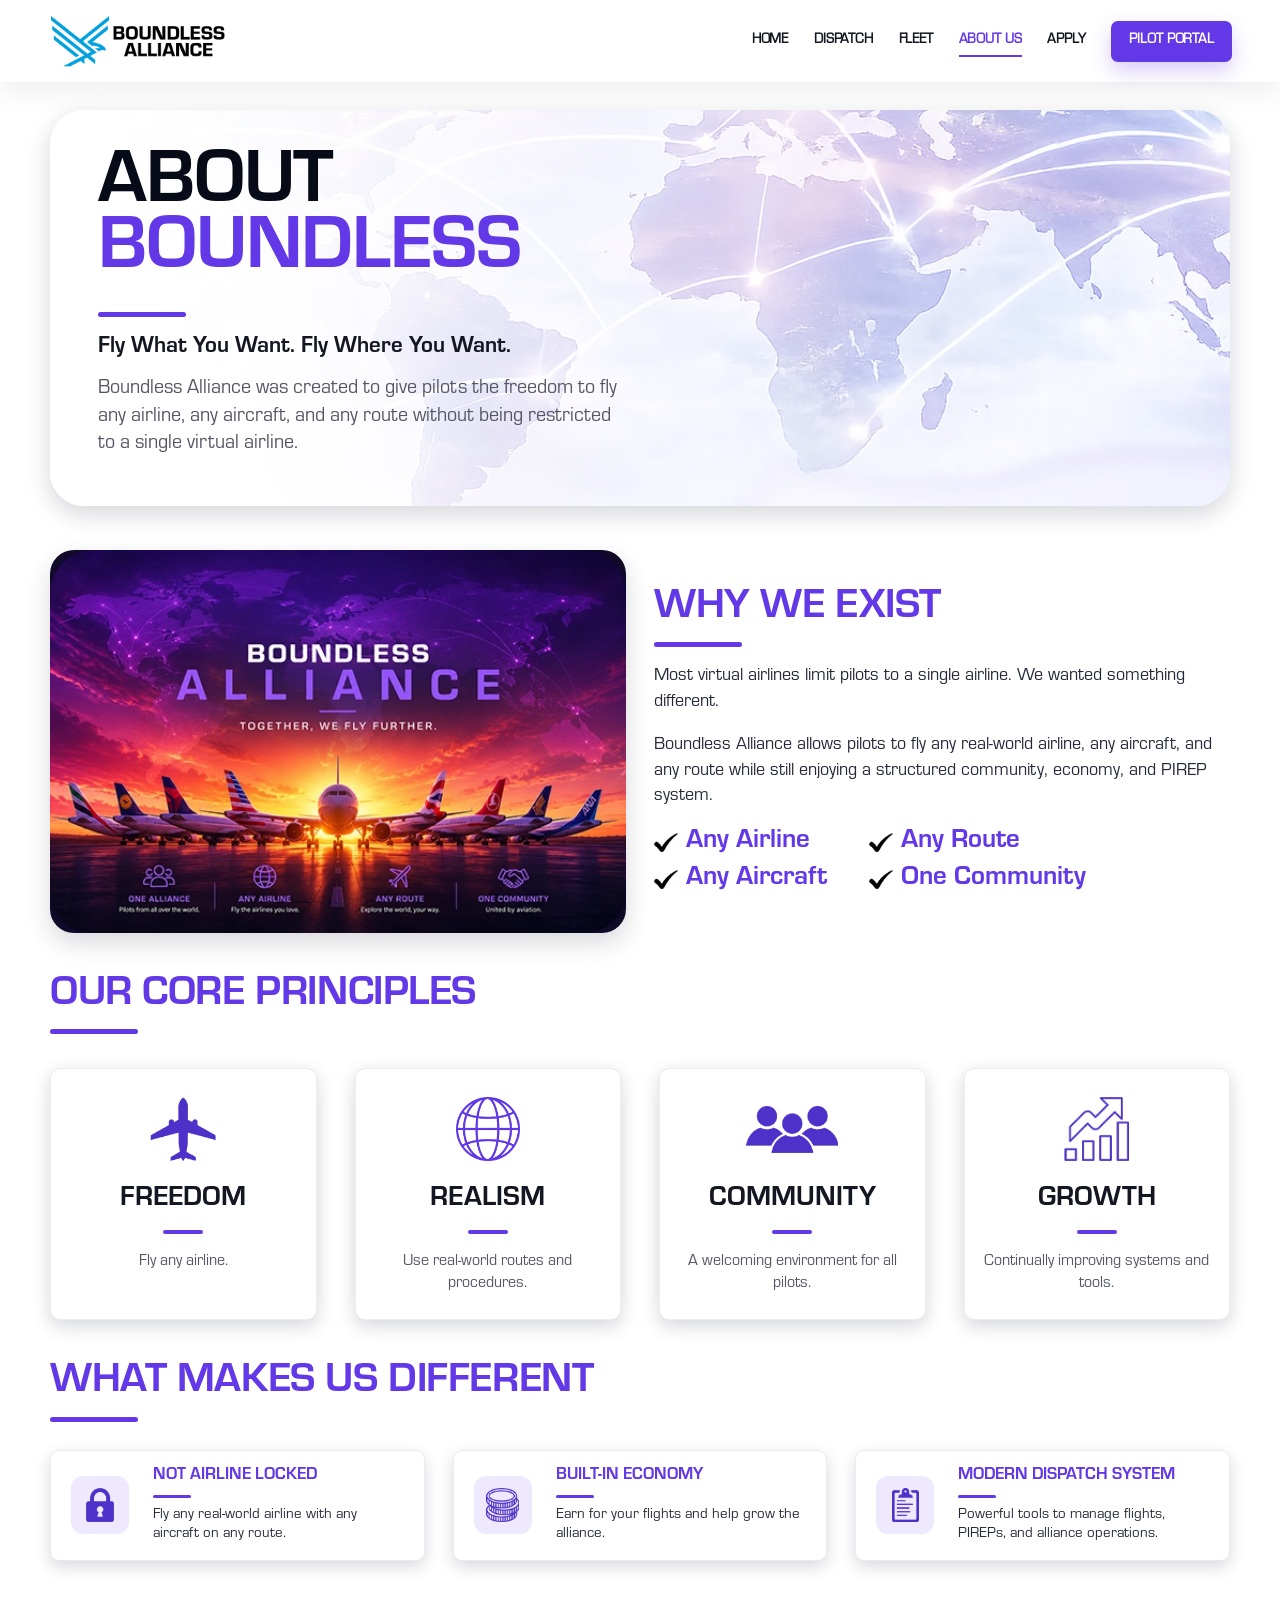
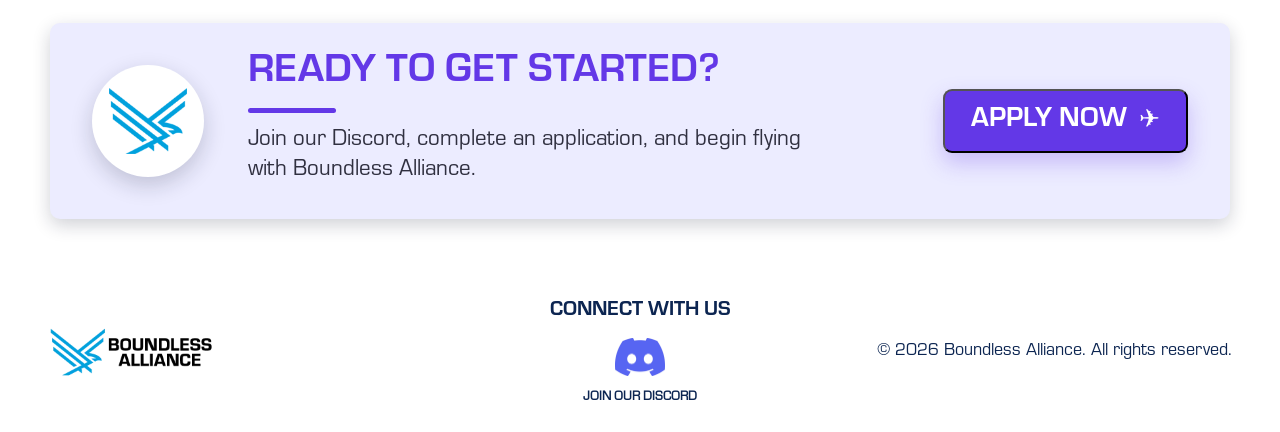
==== commit ffd6b96b: "Add files via upload" ====
--- a/about.html
+++ b/about.html
@@ -16,7 +16,7 @@
     <nav class="main-nav" aria-label="Main navigation">
       <a class="nav-text nav-home" href="index.html">Home</a>
       <a class="nav-text nav-dispatch" href="dispatch.html">Dispatch</a>
-      <a class="nav-text nav-fleet" href="#fleet">Fleet</a>
+      <a class="nav-text nav-fleet" href="fleet.html">Fleet</a>
       <a class="nav-text nav-about active" href="about.html">About Us</a>
       <a id="operationsNavLink" class="nav-text operations-only" href="operations.html">Operations</a>
       <a class="nav-text nav-pireps" href="pireps.html">PIREPs</a>
--- a/styles.css
+++ b/styles.css
@@ -242,7 +242,7 @@
   display: flex;
   flex-direction: column;
   align-items: center;
-  justify-content: center;
+  justify-content: flex-start;
   border-right: 1px solid var(--line);
   color: var(--purple);
 }
@@ -712,11 +712,14 @@
 
 .dispatch-form {
   display: grid;
-  grid-template-columns: repeat(5, 1fr);
+  grid-template-columns: repeat(4, minmax(0, 1fr));
   gap: 24px;
-  background: #fff;
-  padding: 20px;
-  border-radius: 20px;
+  align-items: end;
+}
+
+.dispatch-form .btn {
+  grid-column: 1 / -1;
+  width: 265px;
 }
 
 .dispatch-form label span {
@@ -1007,7 +1010,6 @@
   .time-pair strong { font-size: 26px; }
 }
 
-.dispatch-form select{padding:12px;width:100%;}.dispatch-form button{margin-top:20px;padding:12px;} .result-card-grid{display:grid;grid-template-columns:repeat(auto-fit,minmax(250px,1fr));gap:20px;}
 /* INOP sticker for disabled Route Search */
 .dispatch-method {
   position: relative;
@@ -1046,8 +1048,16 @@
 }
 
 .aircraft-search-form {
-  grid-template-columns: repeat(3, 1fr) auto;
+  display: grid;
+  grid-template-columns: 1.2fr 1.2fr 1.2fr .7fr;
+  gap: 24px;
   align-items: end;
+}
+
+.aircraft-search-form .btn {
+  grid-column: 1 / -1;
+  width: 265px;
+  margin-top: 20px;
 }
 
 .aircraft-search-form input {
@@ -1132,27 +1142,6 @@
   border-radius: 50%;
   object-fit: cover;
   box-shadow: 0 16px 30px rgba(25, 28, 50, .16);
-}
-
-.aircraft-logo-circle {
-  position: absolute;
-  left: 50%;
-  bottom: -24px;
-  transform: translateX(-50%);
-  width: 74px;
-  height: 74px;
-  display: flex;
-  align-items: center;
-  justify-content: center;
-  background: #fff;
-  border-radius: 50%;
-  box-shadow: 0 12px 24px rgba(25, 28, 50, .18);
-}
-
-.aircraft-logo-circle img {
-  width: 48px;
-  height: 48px;
-  object-fit: contain;
 }
 
 .aircraft-showcase-header {
@@ -2910,9 +2899,10 @@
   display: flex;
   align-items: end;
   gap: 26px;
-  padding: 20px 14px 34px;
+  padding: 40px 14px 34px;
   border-left: 1px solid #ddd;
   border-bottom: 1px solid #ddd;
+  overflow: visible;
 }
 
 .fake-chart div {
@@ -3026,6 +3016,18 @@
     color: #555;
 }
 
+.chart-value-label {
+    position: absolute;
+    top: -22px;
+    left: 50%;
+    transform: translateX(-50%);
+    white-space: nowrap;
+    font-size: 11px;
+    font-weight: 700;
+    color: #555;
+    z-index: 2;
+}
+
 .auth-loading-overlay {
     position: fixed;
     inset: 0;
@@ -3063,66 +3065,6 @@
   margin: 0;
   color: #555;
   font-size: 17px;
-}
-
-.inop1 {
-  position: absolute;
-  width: 150px;
-  height: auto;
-  top: 30px;
-  left: 50%;
-  transform: translateX(-50%) rotate(-14deg);
-  z-index: 5;
-  pointer-events: none;
-  opacity: 90%;
-}
-
-.inop2 {
-  position: absolute;
-  width: 150px;
-  height: auto;
-  top: 30px;
-  left: 50%;
-  transform: translateX(-50%) rotate(-14deg);
-  z-index: 5;
-  pointer-events: none;
-  opacity: 90%;
-}
-
-.inop3 {
-  position: absolute;
-  width: 150px;
-  height: auto;
-  top: 30px;
-  left: 50%;
-  transform: translateX(-50%) rotate(-14deg);
-  z-index: 5;
-  pointer-events: none;
-  opacity: 90%;
-
-}
-.inop4 {
-  position: absolute;
-  width: 150px;
-  height: auto;
-  top: 30px;
-  left: 50%;
-  transform: translateX(-50%) rotate(-14deg);
-  z-index: 5;
-  pointer-events: none;
-  opacity: 90%;
-}
-
-.inop5 {
-  position: absolute;
-  width: 150px;
-  height: auto;
-  top: 30px;
-  left: 50%;
-  transform: translateX(-50%) rotate(-14deg);
-  z-index: 5;
-  pointer-events: none;
-  opacity: 90%;
 }
 
 .ops-pirep-row {
@@ -3543,3 +3485,749 @@
     justify-self: center;
   }
 }
+
+.chart-value-label {
+  position: absolute;
+  top: -18px;
+  left: 50%;
+  transform: translateX(-50%);
+  font-size: 11px;
+  font-weight: 600;
+  color: #555;
+  white-space: nowrap;
+}
+
+.recent-pirep-row {
+  display: flex;
+  justify-content: space-between;
+  align-items: flex-start;
+  padding: 8px 0;
+  border-bottom: 1px solid #f0eef8;
+}
+
+.recent-pirep-row:last-child {
+  border-bottom: none;
+}
+
+.recent-pirep-left {
+  display: flex;
+  flex-direction: column;
+}
+
+.recent-pirep-route {
+  font-size: 18px;
+  font-weight: 700;
+  color: #111;
+}
+
+.recent-pirep-details {
+  font-size: 14px;
+  color: #777;
+}
+
+.recent-pirep-right {
+  display: flex;
+  flex-direction: column;
+  align-items: flex-end;
+}
+
+.recent-pirep-status {
+  padding: 4px 14px;
+  border-radius: 999px;
+  font-size: 12px;
+  font-weight: 700;
+}
+
+.recent-pirep-status.approved {
+  background: #d7f4c8;
+  border: 2px solid #66b84e;
+  color: #2f6f1f;
+}
+
+.recent-pirep-date {
+  margin-top: 4px;
+  font-size: 13px;
+  color: #777;
+}
+
+.recent-pirep-list {
+  display: flex;
+  flex-direction: column;
+  gap: 6px;
+}
+
+.recent-pirep-right {
+  display: flex;
+  flex-direction: column;
+  align-items: flex-end;
+  margin-top: 2px;
+}
+
+/* Clean aircraft search dropdown layout */
+.aircraft-search-form {
+  display: grid;
+  grid-template-columns: repeat(4, 1fr);
+  gap: 24px;
+  align-items: end;
+}
+
+.aircraft-search-form label {
+  width: 100%;
+}
+
+.aircraft-search-form select {
+  width: 100%;
+  height: 46px;
+  padding: 0 14px;
+  border: 1px solid #cfcbe5;
+  border-radius: 5px;
+  background: #ffffff;
+  color: #101629;
+  font-family: var(--font-body);
+  font-size: 16px;
+}
+
+.aircraft-search-form select:disabled {
+  background: #f2f1f7;
+  color: #9a9a9a;
+  opacity: 1;
+  cursor: not-allowed;
+}
+
+.aircraft-search-form .btn {
+  grid-column: 1 / -1;
+  width: 265px;
+  height: 46px;
+  margin-top: 20px;
+  justify-self: center;
+}
+
+@media (max-width: 900px) {
+  .aircraft-search-form {
+    grid-template-columns: 1fr;
+  }
+}
+
+/* =========================================================
+   FLEET PAGE
+   ========================================================= */
+.fleet-page-body {
+  background: #f7f8ff;
+}
+
+.fleet-page {
+  width: min(1180px, calc(100% - 96px));
+  margin: 0 auto;
+  padding: 42px 0 64px;
+}
+
+.fleet-hero-card {
+  display: grid;
+  grid-template-columns: 1fr 420px;
+  gap: 36px;
+  align-items: center;
+  min-height: 420px;
+  padding: 52px 48px;
+  background: #fff;
+  border-radius: 28px;
+  box-shadow: 0 12px 34px rgba(22, 26, 48, .14);
+  overflow: hidden;
+}
+
+.fleet-hero-copy small {
+  display: block;
+  margin-bottom: 18px;
+  color: var(--purple);
+  font-family: var(--font-button);
+  font-size: 14px;
+  text-transform: uppercase;
+  letter-spacing: 1.5px;
+}
+
+.fleet-hero-copy h1 {
+  margin: 0;
+  color: #101629;
+  font-family: var(--font-hero-title);
+  font-size: clamp(48px, 5vw, 76px);
+  line-height: .94;
+  letter-spacing: -0.02em;
+}
+
+.fleet-hero-copy h1 span {
+  color: var(--purple);
+}
+
+.fleet-title-line {
+  width: 86px;
+  height: 5px;
+  margin: 24px 0 22px;
+  background: var(--purple);
+  border-radius: 999px;
+}
+
+.fleet-hero-copy p {
+  max-width: 520px;
+  margin: 0;
+  color: #34384a;
+  font-size: 20px;
+  line-height: 1.38;
+}
+
+.fleet-hero-image-wrap {
+  width: 360px;
+  height: 360px;
+  justify-self: center;
+  border-radius: 50%;
+  padding: 16px;
+  background: #f1edff;
+  box-shadow: 0 18px 38px rgba(99, 56, 231, .18);
+}
+
+.fleet-hero-image-wrap img {
+  width: 100%;
+  height: 100%;
+  display: block;
+  object-fit: cover;
+  border-radius: 50%;
+}
+
+.fleet-pillars {
+  display: grid;
+  grid-template-columns: repeat(4, 1fr);
+  gap: 22px;
+  margin: 36px 0 42px;
+  padding: 26px;
+  border-radius: 18px;
+  background: #eeeaff;
+}
+
+.fleet-pillars article {
+  min-height: 165px;
+  padding: 22px 16px;
+
+  display: flex;
+  flex-direction: column;
+  align-items: center;
+  justify-content: flex-start;
+
+  background: #ffffff;
+  border-radius: 16px;
+  box-shadow: 0 6px 16px rgba(22, 26, 48, .10);
+}
+
+.fleet-pillars article img {
+  height: 72px;
+  width: 120px;
+  object-fit: contain;
+  display: block;
+  margin: 0 auto 12px;
+}
+
+.fleet-pillars h3 {
+  margin: 0 0 7px;
+}
+
+.fleet-pillars span {
+  display: block;
+  margin-bottom: 13px;
+  color: var(--purple);
+  font-size: 34px;
+}
+
+.fleet-pillars p {
+  margin: 0;
+  color: #424657;
+  font-size: 14px;
+  line-height: 1.3;
+}
+
+.fleet-section,
+.fleet-requirements-card {
+  margin-top: 34px;
+  padding: 34px 36px;
+  background: #fff;
+  border-radius: 18px;
+  box-shadow: 0 8px 24px rgba(22, 26, 48, .10);
+}
+
+.fleet-section-heading.center {
+  text-align: center;
+}
+
+.fleet-section-heading h2 {
+  margin: 0;
+  color: #101629;
+  font-family: var(--font-section-title);
+  font-size: clamp(26px, 3vw, 38px);
+  text-transform: uppercase;
+}
+
+.fleet-section-heading p {
+  margin: 8px auto 0;
+  max-width: 640px;
+  color: #5d6375;
+  font-size: 17px;
+}
+
+.fleet-family-grid {
+  display: grid;
+  grid-template-columns: repeat(2, 1fr);
+  gap: 28px;
+  margin-top: 30px;
+}
+
+.fleet-family-card {
+  overflow: hidden;
+  border: 1px solid #e5e0f8;
+  border-radius: 16px;
+  background: #fff;
+  box-shadow: 0 8px 18px rgba(22, 26, 48, .10);
+}
+
+.fleet-family-card img {
+  width: 100%;
+  height: 225px;
+  display: block;
+  object-fit: cover;
+  background: #f0f0f0;
+}
+
+.fleet-family-card div {
+  padding: 24px;
+}
+
+.fleet-family-card h3 {
+  margin: 0 0 16px;
+  color: var(--purple);
+  font-family: var(--font-section-title);
+  font-size: 25px;
+  text-align: center;
+  text-transform: uppercase;
+}
+
+.fleet-family-card ul {
+  display: grid;
+  grid-template-columns: repeat(2, max-content);
+  justify-content: center;
+  gap: 10px 32px;
+  margin: 0;
+  padding: 0;
+  list-style: none;
+}
+
+.fleet-family-card li {
+  position: relative;
+  padding-left: 16px;
+  color: #101629;
+  font-size: 16px;
+}
+
+.fleet-family-card li::before {
+  content: "•";
+  position: absolute;
+  left: 0;
+  color: var(--purple);
+}
+
+.fleet-expansion-card {
+  background: #f5f2ff;
+}
+
+.fleet-expansion-grid {
+  display: flex;
+  justify-content: center;
+  flex-wrap: wrap;
+  gap: 16px;
+  margin-top: 28px;
+}
+
+.fleet-expansion-grid span {
+  width: 170px;
+  min-height: 64px;
+
+  display: flex;
+  align-items: center;
+  justify-content: center;
+
+  border-radius: 14px;
+  background: #fff;
+  color: #101629;
+  font-family: var(--font-button);
+
+  box-shadow: 0 6px 14px rgba(22, 26, 48, .08);
+}
+
+.fleet-requirements-grid {
+  display: grid;
+  grid-template-columns: repeat(4, 1fr);
+  gap: 22px;
+  margin-top: 28px;
+}
+
+.fleet-requirements-grid article {
+  display: grid;
+  grid-template-columns: 38px 1fr;
+  gap: 14px;
+  align-items: start;
+  padding: 20px;
+  border: 1px solid #e5e0f8;
+  border-radius: 14px;
+  background: #fff;
+}
+
+.fleet-requirements-grid span {
+  width: 32px;
+  height: 32px;
+  display: grid;
+  place-items: center;
+  border: 2px solid var(--purple);
+  border-radius: 50%;
+  color: var(--purple);
+  font-family: var(--font-button);
+}
+
+.fleet-requirements-grid h3 {
+  margin: 0 0 6px;
+  color: #101629;
+  font-family: var(--font-section-title);
+  font-size: 17px;
+  text-transform: uppercase;
+}
+
+.fleet-requirements-grid p {
+  margin: 0;
+  color: #5d6375;
+  font-size: 14px;
+  line-height: 1.32;
+}
+
+@media (max-width: 1000px) {
+  .fleet-page {
+    width: min(100% - 36px, 1180px);
+  }
+
+  .fleet-hero-card {
+    grid-template-columns: 1fr;
+    text-align: center;
+  }
+
+  .fleet-title-line {
+    margin-left: auto;
+    margin-right: auto;
+  }
+
+  .fleet-hero-copy p {
+    margin-left: auto;
+    margin-right: auto;
+  }
+
+  .fleet-pillars,
+  .fleet-requirements-grid {
+    grid-template-columns: repeat(2, 1fr);
+  }
+
+  .fleet-expansion-grid {
+    grid-template-columns: repeat(3, 1fr);
+  }
+}
+
+@media (max-width: 650px) {
+  .fleet-page {
+    width: min(100% - 24px, 1180px);
+    padding-top: 24px;
+  }
+
+  .fleet-hero-card,
+  .fleet-section,
+  .fleet-requirements-card {
+    padding: 26px 18px;
+  }
+
+  .fleet-hero-copy h1 {
+    font-size: 44px;
+  }
+
+  .fleet-hero-image-wrap {
+    width: min(285px, 100%);
+    height: min(285px, 80vw);
+  }
+
+  .fleet-pillars,
+  .fleet-family-grid,
+  .fleet-requirements-grid,
+  .fleet-expansion-grid {
+    grid-template-columns: 1fr;
+  }
+
+  .fleet-family-card ul {
+    grid-template-columns: 1fr;
+    justify-content: start;
+  }
+}
+
+.featured-flight-editor {
+  display: grid;
+  grid-template-columns: 1fr;
+  gap: 12px;
+  padding: 22px;
+  background: #f8f6ff;
+  border: 2px solid #ded7ef;
+  border-radius: 9px;
+}
+
+.featured-flight-editor input,
+.featured-flight-editor select {
+  width: 100%;
+  height: 42px;
+  padding: 0 12px;
+  border: 2px solid #ded7ef;
+  border-radius: 5px;
+  background: white;
+  font-family: var(--font-body);
+}
+
+.featured-flight-editor button {
+  height: 44px;
+  border: 3px solid var(--purple);
+  border-radius: 5px;
+  background: var(--purple);
+  color: white;
+  font-family: var(--font-button);
+  cursor: pointer;
+}
+
+#featuredFlightsList {
+  display: grid;
+  gap: 14px;
+}
+/* =========================================================
+   OPERATIONS - FEATURED FLIGHTS ACTIVE CARDS + MODAL
+   ========================================================= */
+.featured-flight-card-grid {
+  display: grid;
+  grid-template-columns: repeat(3, 1fr);
+  gap: 26px;
+}
+
+.featured-flight-active-card {
+  overflow: hidden;
+  min-height: 310px;
+  border: 2px solid #ded7ef;
+  border-radius: 12px;
+  background: #fff;
+  box-shadow: 0 8px 20px rgba(16, 22, 41, .12);
+  cursor: pointer;
+  transition: .18s ease;
+}
+
+.featured-flight-active-card:hover {
+  transform: translateY(-3px);
+  box-shadow: 0 12px 28px rgba(99, 56, 231, .18);
+  border-color: var(--purple);
+}
+
+.featured-flight-active-card img,
+.featured-flight-image-placeholder {
+  width: 100%;
+  height: 145px;
+  display: block;
+  object-fit: cover;
+  background: #eee9fb;
+}
+
+.featured-flight-image-placeholder {
+  display: flex;
+  align-items: center;
+  justify-content: center;
+  color: #8a84a0;
+  font-family: var(--font-button);
+  text-transform: uppercase;
+}
+
+.featured-flight-active-content {
+  padding: 18px 20px 20px;
+}
+
+.featured-flight-active-content span {
+  display: inline-flex;
+  margin-bottom: 10px;
+  padding: 4px 10px;
+  border: 1px solid #24b833;
+  border-radius: 999px;
+  background: #effff1;
+  color: #0a9a18;
+  font-family: var(--font-button);
+  font-size: 11px;
+  text-transform: uppercase;
+}
+
+.featured-flight-active-content h4 {
+  margin: 0 0 8px;
+  color: var(--purple);
+  font-family: var(--font-section-title);
+  font-size: 26px;
+  line-height: 1;
+}
+
+.featured-flight-active-content strong {
+  display: block;
+  margin-bottom: 8px;
+  color: #101629;
+  font-family: var(--font-flight-route);
+  font-size: 24px;
+  line-height: 1;
+}
+
+.featured-flight-active-content p {
+  margin: 0 0 4px;
+  color: #101629;
+  font-size: 17px;
+}
+
+.featured-flight-active-content small {
+  color: #6b7280;
+  font-size: 15px;
+}
+
+.featured-flight-modal {
+  position: fixed;
+  inset: 0;
+  z-index: 220;
+  display: none;
+  align-items: center;
+  justify-content: center;
+  padding: 32px;
+  background: rgba(10, 10, 20, .58);
+}
+
+.featured-flight-modal.open {
+  display: flex;
+}
+
+.featured-flight-modal-card {
+  position: relative;
+  width: min(720px, 100%);
+  max-height: 88vh;
+  overflow-y: auto;
+  background: #fff;
+  border-radius: 12px;
+  padding: 32px;
+  box-shadow: 0 24px 60px rgba(0, 0, 0, .35);
+}
+
+.featured-flight-modal-close {
+  position: absolute;
+  top: 16px;
+  right: 20px;
+  border: none;
+  background: transparent;
+  font-size: 38px;
+  line-height: 1;
+  cursor: pointer;
+}
+
+.featured-flight-modal-card h2 {
+  margin: 0;
+  color: #050509;
+  font-family: var(--font-section-title);
+  font-size: 42px;
+}
+
+.featured-flight-modal-card p {
+  margin: 8px 0 24px;
+  color: #5d6375;
+  font-size: 17px;
+}
+
+.featured-flight-modal-form {
+  display: grid;
+  grid-template-columns: repeat(2, 1fr);
+  gap: 18px;
+}
+
+.featured-flight-modal-form label {
+  display: flex;
+  flex-direction: column;
+  gap: 8px;
+  font-family: var(--font-section-link);
+  font-size: 14px;
+  color: #101010;
+  text-transform: uppercase;
+}
+
+.featured-flight-modal-form input,
+.featured-flight-modal-form select {
+  width: 100%;
+  height: 44px;
+  border: 2px solid #ded7ef;
+  border-radius: 5px;
+  background: #eee9fb;
+  color: #101629;
+  font-family: var(--font-body);
+  font-size: 17px;
+  padding: 0 14px;
+  outline: none;
+}
+
+.featured-flight-modal-form input:focus,
+.featured-flight-modal-form select:focus {
+  border-color: var(--purple);
+  box-shadow: 0 0 0 3px rgba(99, 56, 231, .12);
+}
+
+.featured-flight-wide-field,
+.featured-flight-modal-actions {
+  grid-column: 1 / -1;
+}
+
+.featured-flight-modal-actions {
+  display: flex;
+  justify-content: flex-end;
+  gap: 14px;
+  margin-top: 12px;
+}
+
+.featured-flight-save-btn {
+  min-width: 190px;
+  height: 42px;
+  border: 3px solid var(--purple);
+  border-radius: 5px;
+  background: var(--purple);
+  color: #fff;
+  font-family: var(--font-button);
+  font-size: 15px;
+  cursor: pointer;
+}
+
+@media (max-width: 900px) {
+  .featured-flight-card-grid,
+  .featured-flight-modal-form {
+    grid-template-columns: 1fr;
+  }
+}
+
+.stat-icon-img {
+  width: 60px;
+  height: 60px;
+  object-fit: contain;
+  display: block;
+  margin: 0 auto 12px auto;
+}
+
+.featured-skeleton {
+    height: 230px;
+    border-radius: 12px;
+    background: linear-gradient(
+        90deg,
+        #f1eff9 25%,
+        #e8e3f7 50%,
+        #f1eff9 75%
+    );
+    background-size: 200% 100%;
+    animation: shimmer 1.5s infinite;
+}
+
+@keyframes shimmer {
+    from { background-position: 200% 0; }
+    to { background-position: -200% 0; }
+}
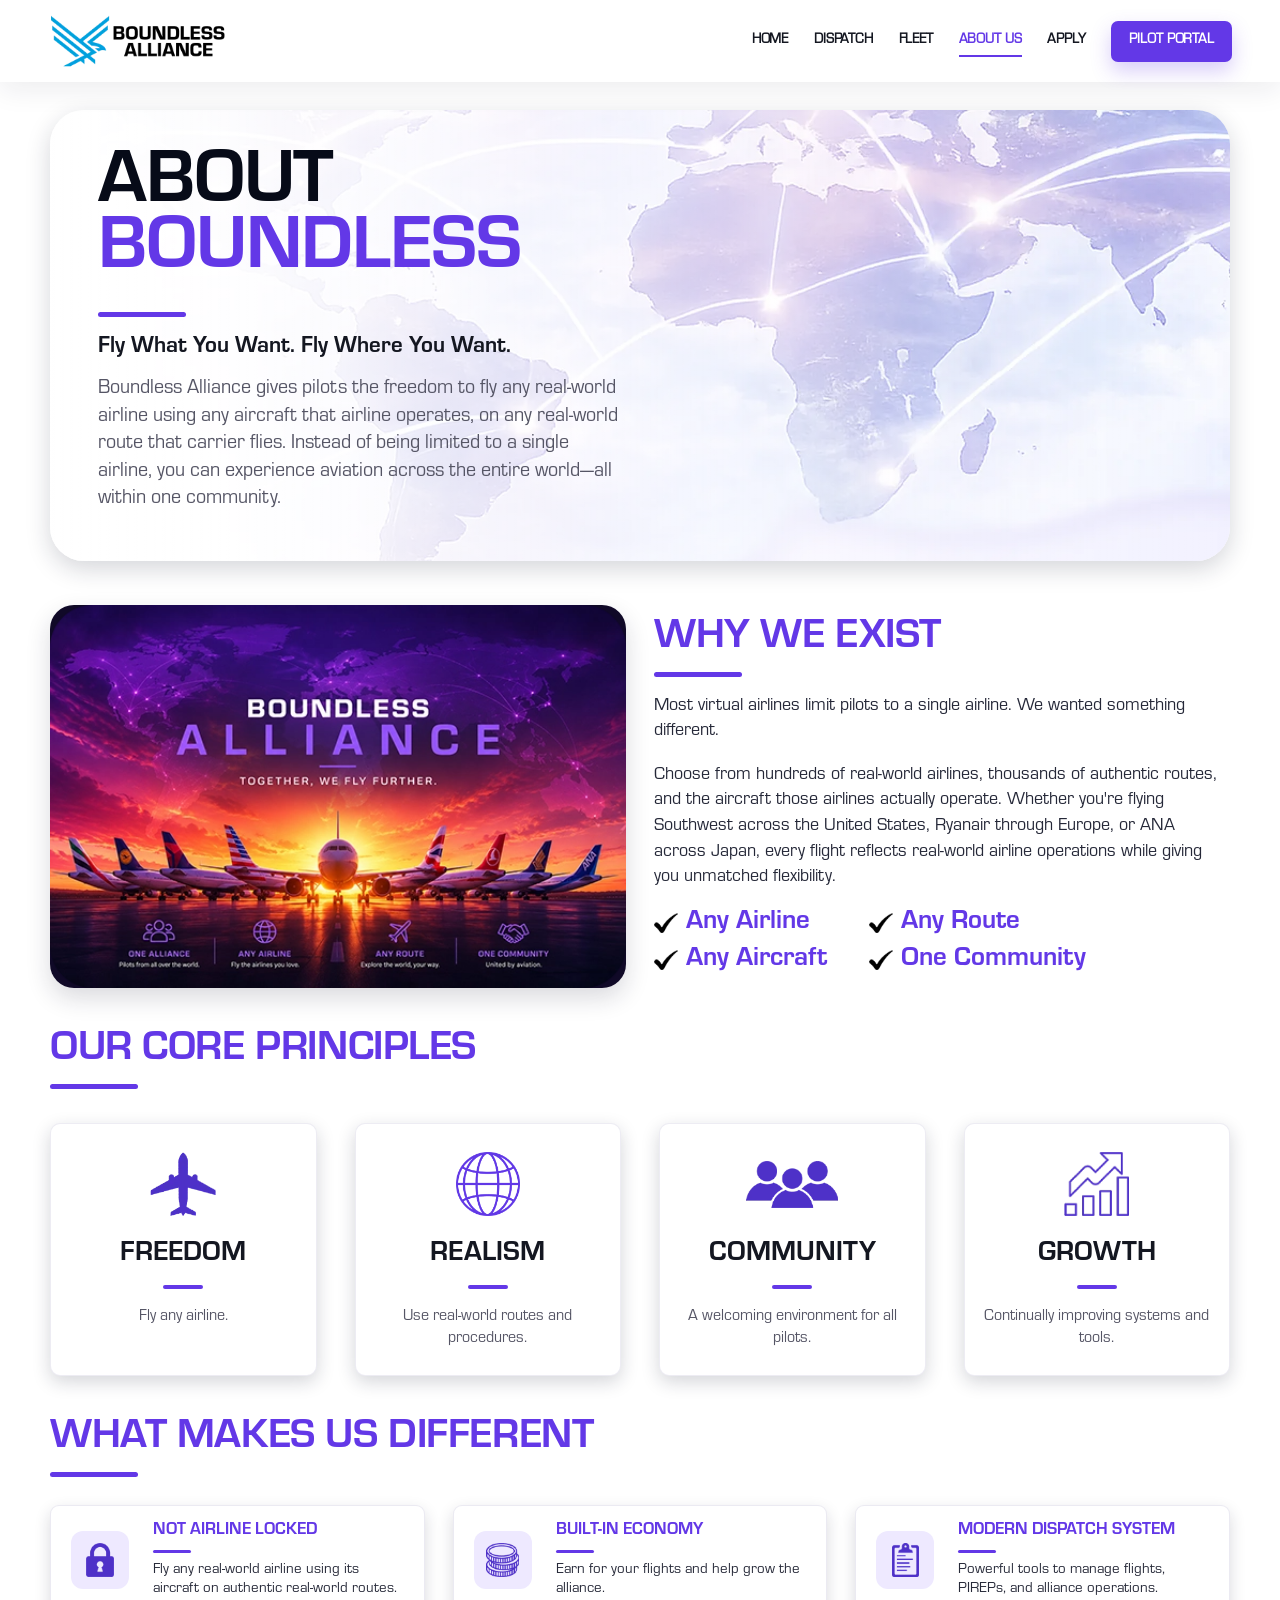
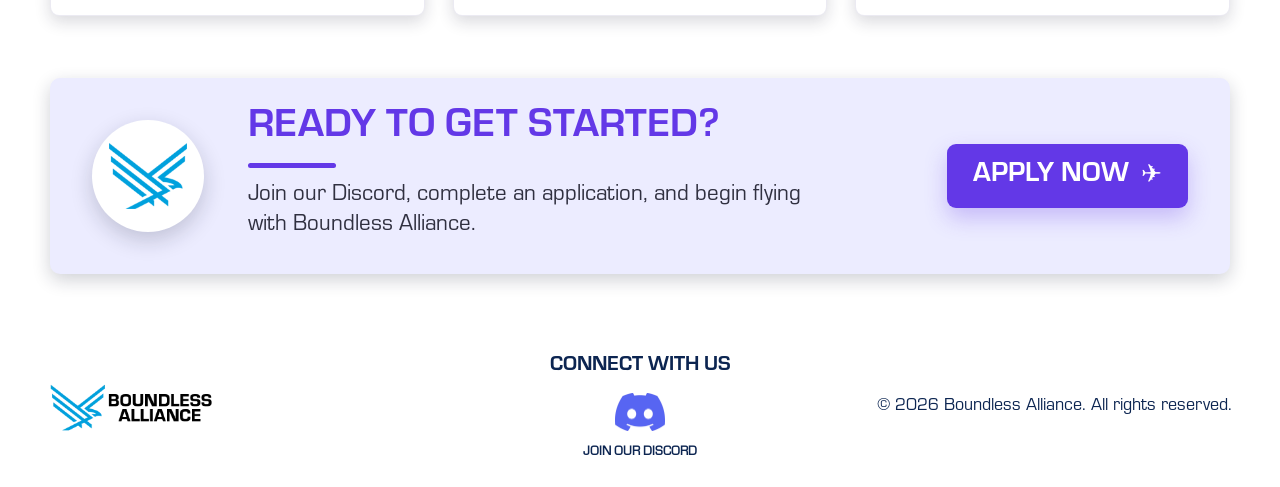
==== commit 1bd573e5: "Add files via upload" ====
--- a/about.html
+++ b/about.html
@@ -20,7 +20,7 @@
       <a class="nav-text nav-about active" href="about.html">About Us</a>
       <a id="operationsNavLink" class="nav-text operations-only" href="operations.html">Operations</a>
       <a class="nav-text nav-pireps" href="pireps.html">PIREPs</a>
-      <a class="nav-text nav-apply" href="#apply">Apply</a>
+      <a class="nav-text nav-apply" href="apply.html">Apply</a>
       <a class="nav-text nav-portal portal-btn" href="#" id="pilotPortalLink">Pilot Portal</a>
     </nav>
   </header>
@@ -32,8 +32,7 @@
         <div class="about-title-line"></div>
         <h2>Fly What You Want. Fly Where You Want.</h2>
         <p>
-          Boundless Alliance was created to give pilots the freedom to fly any airline,
-          any aircraft, and any route without being restricted to a single virtual airline.
+          Boundless Alliance gives pilots the freedom to fly any real-world airline using any aircraft that airline operates, on any real-world route that carrier flies. Instead of being limited to a single airline, you can experience aviation across the entire world—all within one community.
         </p>
       </div>
     </section>
@@ -50,8 +49,7 @@
         <p>Most virtual airlines limit pilots to a single airline. We wanted something different.</p>
 
         <p>
-          Boundless Alliance allows pilots to fly any real-world airline, any aircraft,
-          and any route while still enjoying a structured community, economy, and PIREP system.
+          Choose from hundreds of real-world airlines, thousands of authentic routes, and the aircraft those airlines actually operate. Whether you're flying Southwest across the United States, Ryanair through Europe, or ANA across Japan, every flight reflects real-world airline operations while giving you unmatched flexibility.
         </p>
 
         <div class="about-check-grid">
@@ -110,7 +108,7 @@
           <div>
             <h3>Not Airline Locked</h3>
             <span></span>
-            <p>Fly any real-world airline with any aircraft on any route.</p>
+            <p>Fly any real-world airline using its aircraft on authentic real-world routes.</p>
           </div>
         </article>
 
@@ -149,9 +147,9 @@
         <p>Join our Discord, complete an application, and begin flying with Boundless Alliance.</p>
       </div>
 
-     <button class="about-apply-btn about-apply-btn-disabled">
+      <a class="about-apply-btn" href="apply.html">
         Apply Now <span>✈</span>
-    </button>
+      </a>
     </section>
   </main>
 
--- a/styles.css
+++ b/styles.css
@@ -1953,6 +1953,164 @@
   font-size: 22px;
 }
 
+/* =========================================================
+   OPERATIONS - ECONOMY DASHBOARD
+   ========================================================= */
+
+.economy-dashboard {
+  display: grid;
+  gap: 24px;
+}
+
+.economy-hero-card {
+  padding: 34px 36px;
+  border-radius: 14px;
+  background: linear-gradient(135deg, #6338e7 0%, #4b26d0 100%);
+  color: #fff;
+  box-shadow: 0 14px 30px rgba(99, 56, 231, .28);
+}
+
+.economy-hero-card span {
+  display: block;
+  margin-bottom: 10px;
+  font-family: var(--font-button);
+  font-size: 15px;
+  text-transform: uppercase;
+  opacity: .9;
+}
+
+.economy-hero-card strong {
+  display: block;
+  font-family: var(--font-stat-number);
+  font-size: clamp(54px, 7vw, 82px);
+  line-height: .85;
+}
+
+.economy-hero-card p {
+  margin: 14px 0 0;
+  font-size: 20px;
+}
+
+.economy-summary-grid {
+  display: grid;
+  grid-template-columns: repeat(3, 1fr);
+  gap: 22px;
+}
+
+.economy-stat-card,
+.economy-breakdown-card {
+  background: #fff;
+  border: 2px solid #ded7ef;
+  border-radius: 12px;
+  padding: 24px;
+  box-shadow: 0 8px 20px rgba(16, 22, 41, .12);
+}
+
+.economy-stat-card span {
+  display: block;
+  margin-bottom: 10px;
+  color: #5d6375;
+  font-family: var(--font-button);
+  font-size: 13px;
+  text-transform: uppercase;
+}
+
+.economy-stat-card strong {
+  display: block;
+  color: var(--purple);
+  font-family: var(--font-section-title);
+  font-size: 34px;
+  line-height: 1;
+}
+
+.economy-breakdown-grid {
+  display: grid;
+  grid-template-columns: repeat(2, 1fr);
+  gap: 22px;
+}
+
+.economy-breakdown-card h4 {
+  margin: 0 0 18px;
+  color: #050509;
+  font-family: var(--font-section-title);
+  font-size: 26px;
+}
+
+.economy-breakdown-row {
+  display: flex;
+  align-items: center;
+  justify-content: space-between;
+  gap: 18px;
+  padding: 14px 0;
+  border-top: 2px solid #eee9fb;
+}
+
+.economy-breakdown-row span {
+  color: #5d6375;
+  font-size: 17px;
+}
+
+.economy-breakdown-row strong {
+  color: #101629;
+  font-family: var(--font-button);
+  font-size: 20px;
+}
+
+.economy-distribution-item {
+  padding: 16px 0;
+  border-top: 2px solid #eee9fb;
+}
+
+.economy-distribution-label {
+  display: flex;
+  justify-content: space-between;
+  gap: 18px;
+  margin-bottom: 10px;
+}
+
+.economy-distribution-label span {
+  color: #5d6375;
+  font-size: 17px;
+}
+
+.economy-distribution-label strong {
+  color: #101629;
+  font-family: var(--font-button);
+  font-size: 20px;
+}
+
+.economy-distribution-track {
+  width: 100%;
+  height: 13px;
+  overflow: hidden;
+  border-radius: 999px;
+  background: #eee9fb;
+}
+
+.economy-distribution-fill {
+  width: 0%;
+  height: 100%;
+  border-radius: 999px;
+  background: var(--purple);
+  transition: width .45s ease;
+}
+
+.economy-distribution-item small {
+  display: block;
+  margin-top: 7px;
+  color: #5d6375;
+  font-family: var(--font-button);
+  font-size: 13px;
+  text-align: right;
+}
+
+@media (max-width: 900px) {
+  .economy-summary-grid,
+  .economy-breakdown-grid {
+    grid-template-columns: 1fr;
+  }
+}
+
 @media (max-width: 1100px) {
   .operations-hero,
   .operations-card {
@@ -4230,4 +4388,297 @@
 @keyframes shimmer {
     from { background-position: 200% 0; }
     to { background-position: -200% 0; }
-}+}
+/* =========================================================
+   APPLY PAGE + APPLICATION REVIEW
+   ========================================================= */
+
+.apply-page-body {
+  margin: 0;
+  background: #ecefff;
+  color: #101629;
+}
+
+.apply-page {
+  width: min(1180px, calc(100% - 40px));
+  margin: 42px auto 70px;
+}
+
+.apply-hero {
+  display: grid;
+  grid-template-columns: minmax(0, 1fr) 260px;
+  align-items: center;
+  gap: 28px;
+  padding: 42px;
+  border-radius: 18px;
+  background: linear-gradient(135deg, #101629 0%, #251c54 55%, #6338e7 100%);
+  color: #fff;
+  overflow: hidden;
+  box-shadow: 0 18px 40px rgba(37, 28, 84, .22);
+}
+
+.apply-hero .eyebrow {
+  display: block;
+  margin-bottom: 12px;
+  font-family: var(--font-section-link);
+  font-size: 14px;
+  letter-spacing: .12em;
+  text-transform: uppercase;
+  color: #bfc9ff;
+}
+
+.apply-hero h1 {
+  margin: 0;
+  font-family: var(--font-page-title);
+  font-size: clamp(46px, 7vw, 86px);
+  line-height: .88;
+  text-transform: uppercase;
+}
+
+.apply-hero p {
+  max-width: 680px;
+  margin: 18px 0 0;
+  font-size: 20px;
+  line-height: 1.5;
+  color: rgba(255, 255, 255, .86);
+}
+
+.apply-hero img {
+  width: 100%;
+  transform: rotate(-7deg);
+  filter: drop-shadow(0 18px 26px rgba(0, 0, 0, .35));
+}
+
+.apply-card {
+  margin-top: 34px;
+  padding: 34px;
+  border-radius: 16px;
+  background: #fff;
+  box-shadow: 0 16px 38px rgba(17, 18, 35, .12);
+}
+
+.apply-card-header h2 {
+  margin: 0;
+  font-family: var(--font-section-title);
+  font-size: 44px;
+}
+
+.apply-card-header p {
+  margin: 8px 0 28px;
+  color: #5d6375;
+  font-size: 18px;
+}
+
+.apply-form {
+  display: grid;
+  grid-template-columns: repeat(2, minmax(0, 1fr));
+  gap: 20px;
+}
+
+.apply-form label {
+  display: grid;
+  gap: 8px;
+}
+
+.apply-form span {
+  font-family: var(--font-section-link);
+  font-size: 13px;
+  letter-spacing: .08em;
+  text-transform: uppercase;
+  color: #251c54;
+}
+
+.apply-form input,
+.apply-form select,
+.apply-form textarea {
+  width: 100%;
+  box-sizing: border-box;
+  border: 2px solid #ded7ef;
+  border-radius: 8px;
+  background: #f8f6ff;
+  padding: 13px 14px;
+  font-family: var(--font-body);
+  font-size: 16px;
+  color: #101629;
+  outline: none;
+}
+
+.apply-form textarea {
+  resize: vertical;
+}
+
+.apply-form input:focus,
+.apply-form select:focus,
+.apply-form textarea:focus {
+  border-color: var(--purple);
+  background: #fff;
+}
+
+.apply-wide-field,
+.apply-actions {
+  grid-column: 1 / -1;
+}
+
+.apply-actions {
+  display: flex;
+  align-items: center;
+  justify-content: space-between;
+  gap: 18px;
+  margin-top: 6px;
+}
+
+.apply-actions p {
+  margin: 0;
+  color: #5d6375;
+  font-size: 16px;
+}
+
+.apply-actions button,
+.application-review-card button {
+  border: 3px solid var(--purple);
+  border-radius: 7px;
+  background: var(--purple);
+  color: #fff;
+  font-family: var(--font-button);
+  font-size: 16px;
+  cursor: pointer;
+}
+
+.apply-actions button {
+  min-width: 220px;
+  height: 50px;
+}
+
+.apply-actions button:disabled {
+  opacity: .55;
+  cursor: not-allowed;
+}
+
+.applications-review-grid {
+  display: grid;
+  grid-template-columns: repeat(3, minmax(0, 1fr));
+  gap: 24px;
+}
+
+.application-review-card {
+  padding: 22px;
+  border: 2px solid #ded7ef;
+  border-radius: 12px;
+  background: #f8f6ff;
+  box-shadow: 0 10px 24px rgba(17, 18, 35, .08);
+}
+
+.application-review-topline {
+  display: flex;
+  align-items: center;
+  justify-content: space-between;
+  gap: 12px;
+  margin-bottom: 18px;
+}
+
+.application-review-topline h4 {
+  margin: 0;
+  font-family: var(--font-section-title);
+  font-size: 26px;
+  color: var(--purple);
+}
+
+.application-review-topline span {
+  padding: 6px 10px;
+  border-radius: 999px;
+  background: #fff;
+  color: #251c54;
+  font-family: var(--font-section-link);
+  font-size: 12px;
+  text-transform: uppercase;
+}
+
+.application-review-card > strong {
+  display: block;
+  font-family: var(--font-section-title);
+  font-size: 30px;
+  color: #101629;
+}
+
+.application-review-card p {
+  margin: 6px 0 18px;
+  color: #5d6375;
+}
+
+.application-review-meta {
+  display: grid;
+  gap: 10px;
+  margin-bottom: 16px;
+}
+
+.application-review-meta div {
+  display: flex;
+  justify-content: space-between;
+  gap: 12px;
+  padding-bottom: 8px;
+  border-bottom: 1px solid #ded7ef;
+}
+
+.application-review-meta span {
+  color: #5d6375;
+}
+
+.application-review-meta b {
+  color: #101629;
+  text-align: right;
+}
+
+.application-review-card small {
+  display: block;
+  margin-bottom: 16px;
+  color: #5d6375;
+}
+
+.application-review-card button {
+  width: 100%;
+  min-height: 44px;
+}
+
+@media (max-width: 900px) {
+  .apply-hero,
+  .apply-form,
+  .applications-review-grid {
+    grid-template-columns: 1fr;
+  }
+
+  .apply-hero img {
+    max-width: 260px;
+    justify-self: center;
+  }
+
+  .apply-actions {
+    align-items: stretch;
+    flex-direction: column;
+  }
+
+  .apply-actions button {
+    width: 100%;
+  }
+}
+
+.application-notice {
+    background: rgba(99, 56, 231, 0.08);
+    border: 1px solid rgba(99, 56, 231, 0.35);
+    border-left: 4px solid #6338e7;
+    border-radius: 10px;
+    padding: 16px 18px;
+    margin-bottom: 8px;
+    color: #d9d9e6;
+    line-height: 1.6;
+}
+
+.application-notice strong {
+    color: #a50000;
+}
+
+.application-notice,
+.application-notice p,
+.application-notice span {
+    color: #000000 !important;
+    opacity: 1 !important;
+}
